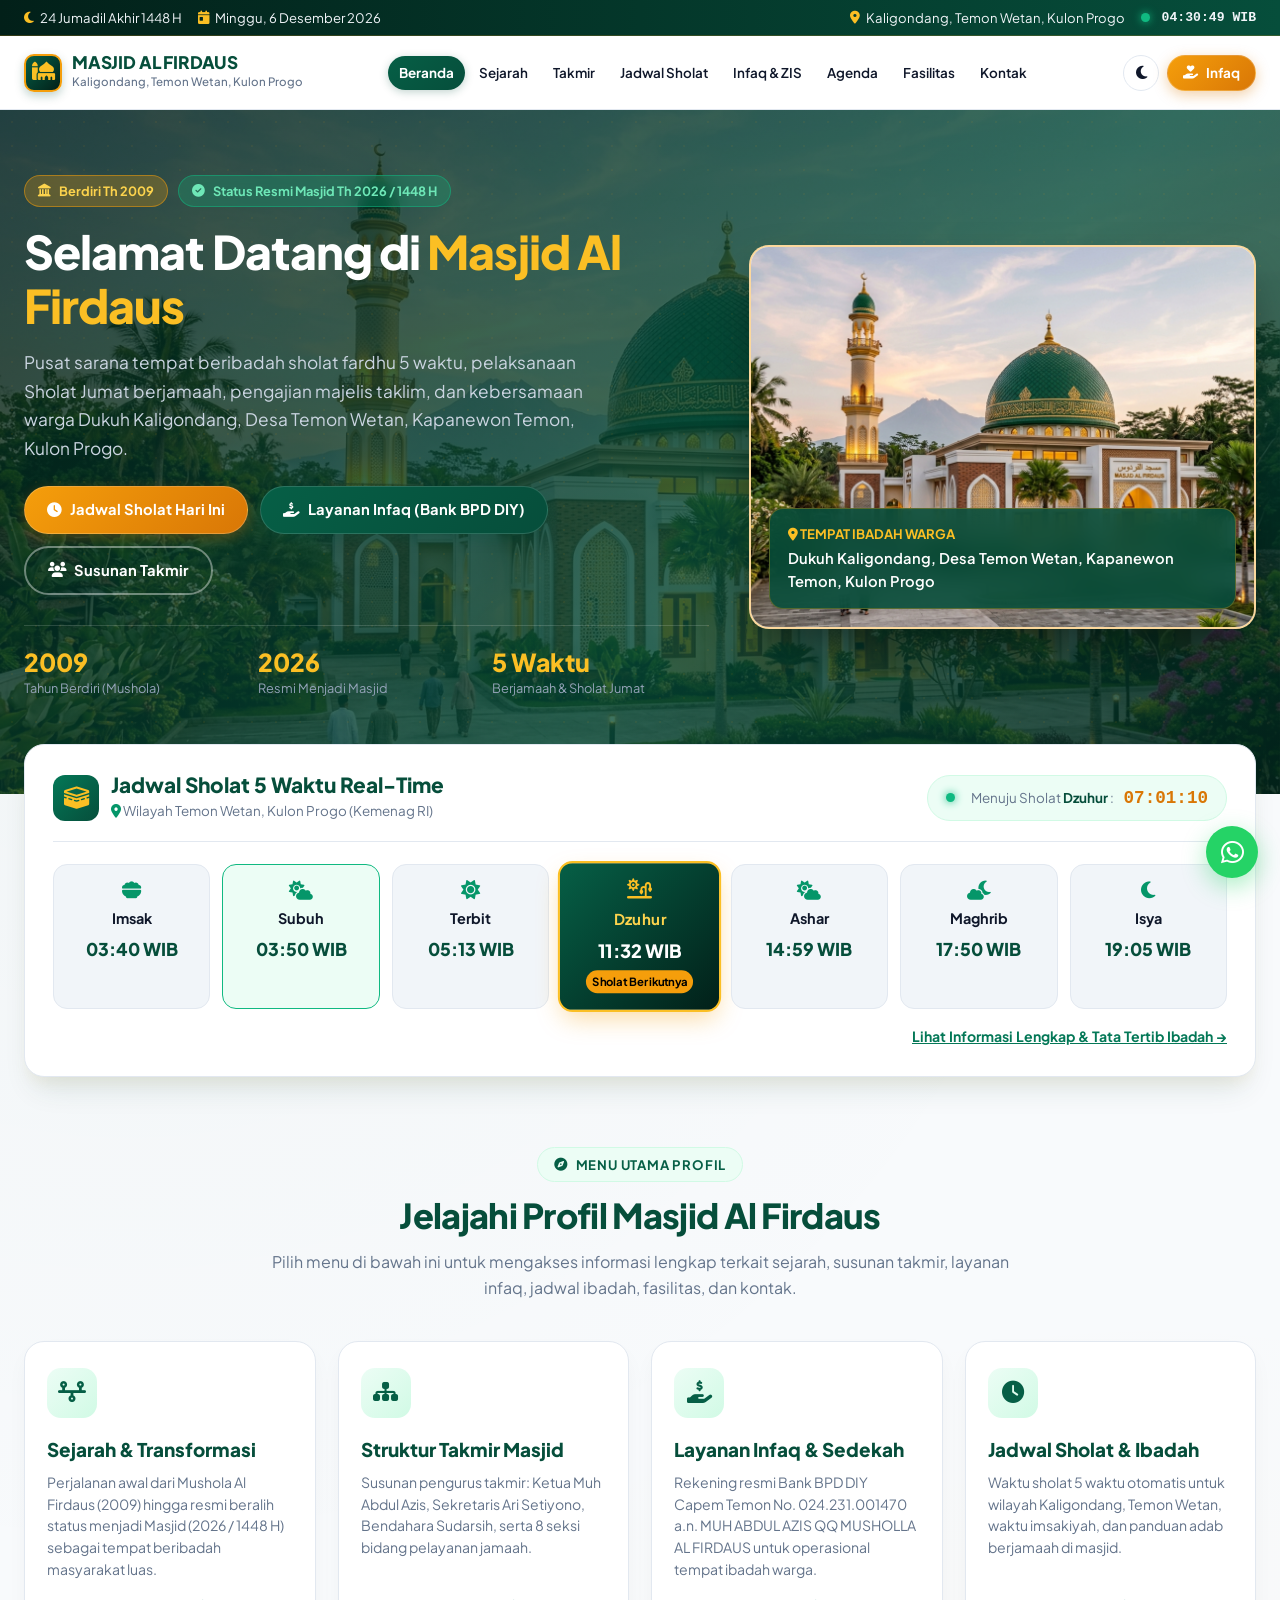
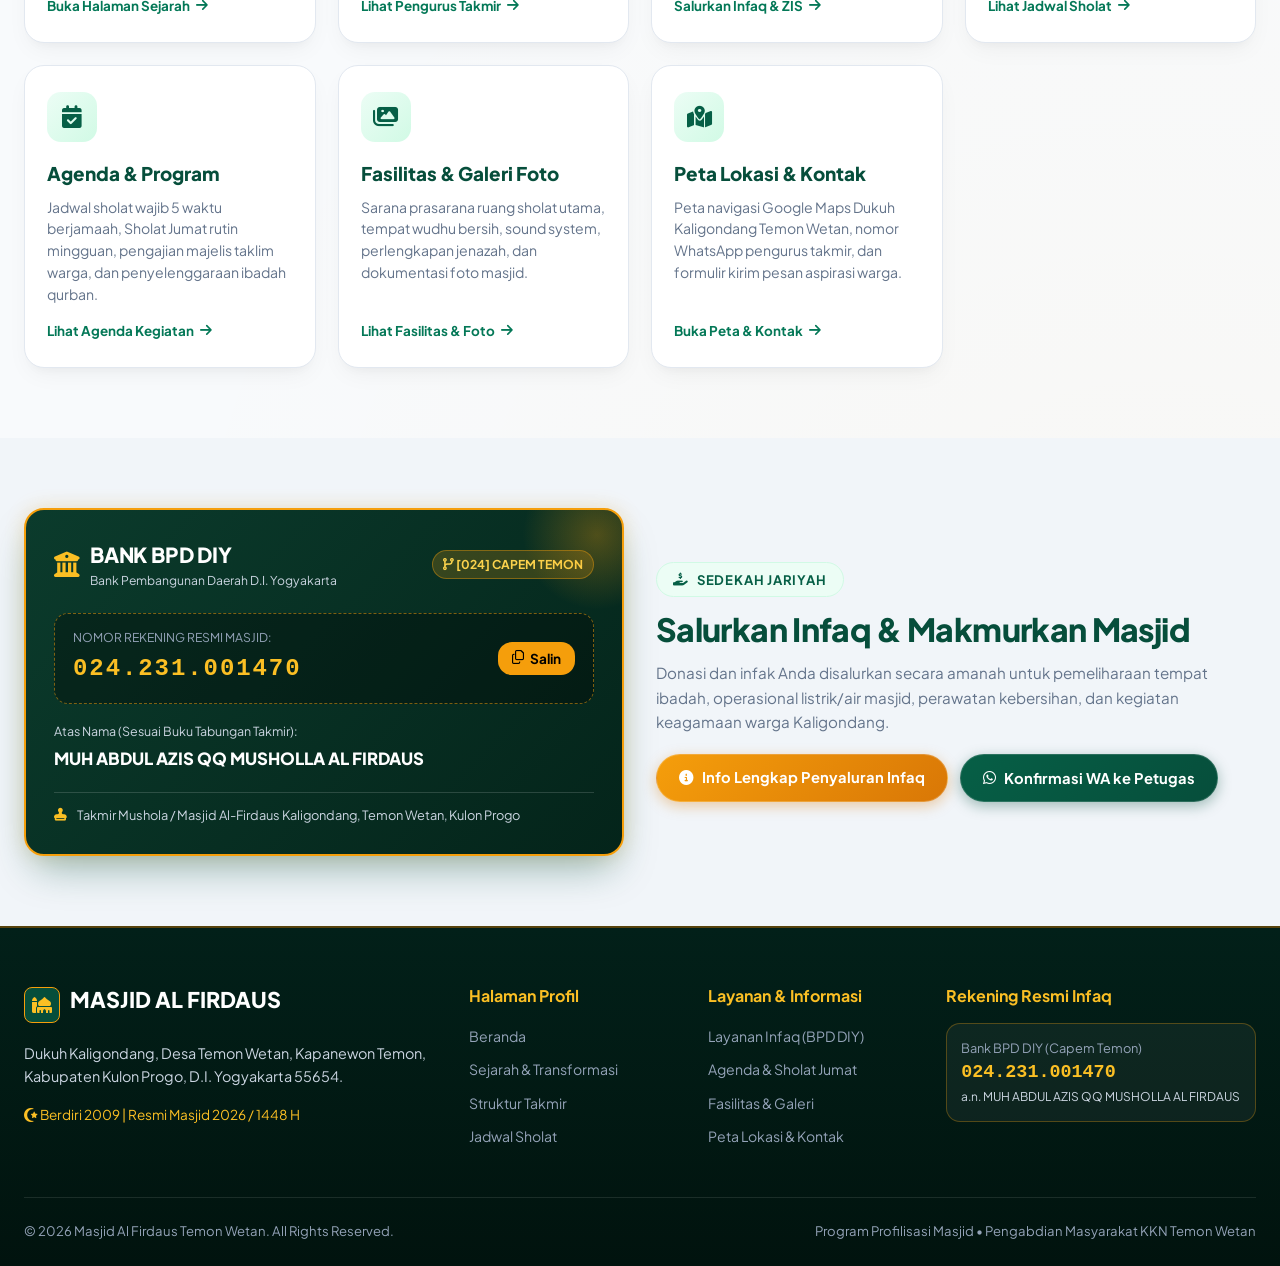
==== index.html @ 40cdf9f0 "Inisialisasi Website Resmi Masjid Al Firdaus" ====
<!DOCTYPE html>
<html lang="id" data-theme="light">
<head>
  <meta charset="UTF-8">
  <meta name="viewport" content="width=device-width, initial-scale=1.0">
  <title>Masjid Al Firdaus | Beranda - Profil Resmi Kaligondang, Temon Wetan</title>
  <meta name="description" content="Website resmi Masjid Al Firdaus, Dukuh Kaligondang, Desa Temon Wetan, Kapanewon Temon, Kabupaten Kulon Progo. Pusat tempat beribadah sholat 5 waktu & Sholat Jumat masyarakat.">
  <meta name="keywords" content="Masjid Al Firdaus, Mushola Al Firdaus, Kaligondang, Temon Wetan, Temon, Kulon Progo, Tempat Ibadah, Jadwal Sholat Kulon Progo, Takmir Masjid">
  <meta name="author" content="Tim KKN UII & Takmir Masjid Al Firdaus">

  <!-- Open Graph -->
  <meta property="og:type" content="website">
  <meta property="og:title" content="Masjid Al Firdaus - Kaligondang, Temon Wetan, Kulon Progo">
  <meta property="og:description" content="Pusat tempat beribadah sholat berjamaah dan Sholat Jumat warga Kaligondang, Temon Wetan. Berdiri th 2009 dan resmi beralih status menjadi Masjid th 2026 / 1448 H.">
  <meta property="og:image" content="assets/images/hero-masjid.jpg">

  <!-- Favicon -->
  <link rel="icon" href="data:image/svg+xml,<svg xmlns=%22http://www.w3.org/2000/svg%22 viewBox=%220 0 100 100%22><text y=%22.9em%22 font-size=%2290%22>🕌</text></svg>">

  <!-- Google Fonts Preconnect -->
  <link rel="preconnect" href="https://fonts.googleapis.com">
  <link rel="preconnect" href="https://fonts.gstatic.com" crossorigin>
  <link href="https://fonts.googleapis.com/css2?family=Amiri:ital,wght@0,400;0,700;1,400&family=Plus+Jakarta+Sans:wght@300;400;500;600;700;800&display=swap" rel="stylesheet">

  <!-- Font Awesome 6 -->
  <link rel="stylesheet" href="https://cdnjs.cloudflare.com/ajax/libs/font-awesome/6.5.1/css/all.min.css" />

  <!-- CSS -->
  <link rel="stylesheet" href="css/animations.css">
  <link rel="stylesheet" href="css/style.css">
</head>
<body>

  <!-- Top Bar -->
  <div class="top-bar">
    <div class="container top-bar-inner">
      <div class="top-bar-left">
        <div class="top-bar-item">
          <i class="fa-solid fa-moon"></i>
          <span id="header-hijri-date">4 Muharram 1448 H</span>
        </div>
        <div class="top-bar-item">
          <i class="fa-solid fa-calendar-day"></i>
          <span id="header-masehi-date">Memuat tanggal...</span>
        </div>
      </div>
      <div class="top-bar-right">
        <div class="top-bar-item">
          <i class="fa-solid fa-location-dot"></i>
          <span>Kaligondang, Temon Wetan, Kulon Progo</span>
        </div>
        <div class="top-bar-item">
          <span class="live-dot"></span>
          <span id="live-clock" style="font-family: monospace; font-weight: 700;">--:--:-- WIB</span>
        </div>
      </div>
    </div>
  </div>

  <!-- Header / Navigation Bar -->
  <header class="header">
    <div class="container header-inner">
      <a href="index.html" class="brand-logo">
        <div class="logo-emblem">
          <i class="fa-solid fa-mosque"></i>
        </div>
        <div class="brand-text">
          <span class="brand-title">MASJID AL FIRDAUS</span>
          <span class="brand-subtitle">Kaligondang, Temon Wetan, Kulon Progo</span>
        </div>
      </a>

      <nav class="nav-menu" id="nav-menu">
        <a href="index.html" class="nav-link active">Beranda</a>
        <a href="sejarah.html" class="nav-link">Sejarah</a>
        <a href="takmir.html" class="nav-link">Takmir</a>
        <a href="jadwal-sholat.html" class="nav-link">Jadwal Sholat</a>
        <a href="infaq.html" class="nav-link">Infaq & ZIS</a>
        <a href="agenda.html" class="nav-link">Agenda</a>
        <a href="fasilitas.html" class="nav-link">Fasilitas</a>
        <a href="kontak.html" class="nav-link">Kontak</a>
      </nav>

      <div class="nav-actions">
        <button class="btn-icon" id="theme-toggle" title="Ganti Mode Gelap/Terang" aria-label="Ganti Tema">
          <i class="fa-solid fa-moon"></i>
        </button>
        <a href="infaq.html" class="btn btn-gold btn-sm nav-btn-infaq" title="Layanan Infaq & Sedekah">
          <i class="fa-solid fa-hand-holding-heart"></i> Infaq
        </a>
        <button class="btn-icon mobile-toggle" id="mobile-toggle" aria-label="Buka Menu">
          <i class="fa-solid fa-bars"></i>
        </button>
      </div>
    </div>
  </header>

  <main>
    <!-- Hero Section -->
    <section class="hero">
      <div class="hero-bg-overlay"></div>
      <div class="hero-pattern"></div>
      <div class="container hero-content">
        <div class="hero-text-col">
          <div class="hero-badge-group">
            <span class="hero-badge highlight">
              <i class="fa-solid fa-landmark"></i> Berdiri Th 2009
            </span>
            <span class="hero-badge status">
              <i class="fa-solid fa-circle-check"></i> Status Resmi Masjid Th 2026 / 1448 H
            </span>
          </div>
          <h1 class="hero-title">
            Selamat Datang di <span>Masjid Al Firdaus</span>
          </h1>
          <p class="hero-desc">
            Pusat sarana tempat beribadah sholat fardhu 5 waktu, pelaksanaan Sholat Jumat berjamaah, pengajian majelis taklim, dan kebersamaan warga Dukuh Kaligondang, Desa Temon Wetan, Kapanewon Temon, Kulon Progo.
          </p>

          <div class="hero-actions">
            <a href="jadwal-sholat.html" class="btn btn-gold">
              <i class="fa-solid fa-clock"></i> Jadwal Sholat Hari Ini
            </a>
            <a href="infaq.html" class="btn btn-primary">
              <i class="fa-solid fa-hand-holding-dollar"></i> Layanan Infaq (Bank BPD DIY)
            </a>
            <a href="takmir.html" class="btn btn-outline" style="border-color: rgba(255,255,255,0.4); color: #fff;">
              <i class="fa-solid fa-users"></i> Susunan Takmir
            </a>
          </div>

          <div class="hero-stats">
            <div class="stat-item">
              <span class="stat-val">2009</span>
              <span class="stat-lbl">Tahun Berdiri (Mushola)</span>
            </div>
            <div class="stat-item">
              <span class="stat-val">2026</span>
              <span class="stat-lbl">Resmi Menjadi Masjid</span>
            </div>
            <div class="stat-item">
              <span class="stat-val">5 Waktu</span>
              <span class="stat-lbl">Berjamaah & Sholat Jumat</span>
            </div>
          </div>
        </div>

        <div class="hero-image-card">
          <img src="assets/images/hero-masjid.jpg" alt="Masjid Al Firdaus Kaligondang Temon Wetan">
          <div class="hero-card-floating">
            <div class="floating-header">
              <i class="fa-solid fa-location-dot"></i> TEMPAT IBADAH WARGA
            </div>
            <div class="floating-text">
              Dukuh Kaligondang, Desa Temon Wetan, Kapanewon Temon, Kulon Progo
            </div>
          </div>
        </div>
      </div>
    </section>

    <!-- Real-Time Prayer Times Mini Widget -->
    <section class="prayer-section">
      <div class="container">
        <div class="prayer-container-card">
          <div class="prayer-header-bar">
            <div class="prayer-title-box">
              <div class="prayer-icon-badge">
                <i class="fa-solid fa-kaaba"></i>
              </div>
              <div>
                <h2 class="prayer-main-title">Jadwal Sholat 5 Waktu Real-Time</h2>
                <span class="prayer-loc-tag">
                  <i class="fa-solid fa-location-dot" style="color: var(--primary-600);"></i> Wilayah Temon Wetan, Kulon Progo (Kemenag RI)
                </span>
              </div>
            </div>

            <div class="prayer-countdown-box">
              <span class="live-dot"></span>
              <span class="countdown-label">Menuju Sholat <strong id="next-prayer-name" style="color: var(--text-heading);">...</strong> :</span>
              <span class="countdown-val" id="prayer-countdown-val">--:--:--</span>
            </div>
          </div>

          <div class="prayer-grid">
            <div class="prayer-card" data-prayer="imsak">
              <i class="fa-solid fa-bowl-food"></i>
              <span class="prayer-name">Imsak</span>
              <span class="prayer-time" id="time-imsak">--:-- WIB</span>
              <span class="prayer-badge">Imsak</span>
            </div>
            <div class="prayer-card" data-prayer="fajr">
              <i class="fa-solid fa-cloud-sun"></i>
              <span class="prayer-name">Subuh</span>
              <span class="prayer-time" id="time-fajr">--:-- WIB</span>
              <span class="prayer-badge">Sholat Berikutnya</span>
            </div>
            <div class="prayer-card" data-prayer="sunrise">
              <i class="fa-solid fa-sun"></i>
              <span class="prayer-name">Terbit</span>
              <span class="prayer-time" id="time-sunrise">--:-- WIB</span>
              <span class="prayer-badge">Syuruq</span>
            </div>
            <div class="prayer-card" data-prayer="dhuhr">
              <i class="fa-solid fa-sun-plant-wilt"></i>
              <span class="prayer-name">Dzuhur</span>
              <span class="prayer-time" id="time-dhuhr">--:-- WIB</span>
              <span class="prayer-badge">Sholat Berikutnya</span>
            </div>
            <div class="prayer-card" data-prayer="asr">
              <i class="fa-solid fa-cloud-sun"></i>
              <span class="prayer-name">Ashar</span>
              <span class="prayer-time" id="time-asr">--:-- WIB</span>
              <span class="prayer-badge">Sholat Berikutnya</span>
            </div>
            <div class="prayer-card" data-prayer="maghrib">
              <i class="fa-solid fa-cloud-moon"></i>
              <span class="prayer-name">Maghrib</span>
              <span class="prayer-time" id="time-maghrib">--:-- WIB</span>
              <span class="prayer-badge">Sholat Berikutnya</span>
            </div>
            <div class="prayer-card" data-prayer="isha">
              <i class="fa-solid fa-moon"></i>
              <span class="prayer-name">Isya</span>
              <span class="prayer-time" id="time-isha">--:-- WIB</span>
              <span class="prayer-badge">Sholat Berikutnya</span>
            </div>
          </div>
          <div style="margin-top: 14px; text-align: right;">
            <a href="jadwal-sholat.html" style="font-size: 0.88rem; font-weight: 700; color: var(--primary-700); text-decoration: underline;">
              Lihat Informasi Lengkap & Tata Tertib Ibadah &rarr;
            </a>
          </div>
        </div>
      </div>
    </section>

    <!-- Jelajahi Halaman Masjid (Navigation Cards) -->
    <section class="section">
      <div class="container">
        <div class="section-header">
          <span class="section-badge"><i class="fa-solid fa-compass"></i> Menu Utama Profil</span>
          <h2 class="section-title">Jelajahi Profil Masjid Al Firdaus</h2>
          <p class="section-subtitle">
            Pilih menu di bawah ini untuk mengakses informasi lengkap terkait sejarah, susunan takmir, layanan infaq, jadwal ibadah, fasilitas, dan kontak.
          </p>
        </div>

        <div class="page-links-grid">
          <!-- Card 1: Sejarah -->
          <a href="sejarah.html" class="page-nav-card">
            <div class="page-nav-card-icon">
              <i class="fa-solid fa-timeline"></i>
            </div>
            <h3 class="page-nav-card-title">Sejarah & Transformasi</h3>
            <p class="page-nav-card-desc">
              Perjalanan awal dari Mushola Al Firdaus (2009) hingga resmi beralih status menjadi Masjid (2026 / 1448 H) sebagai tempat beribadah masyarakat luas.
            </p>
            <span class="page-nav-card-arrow">Buka Halaman Sejarah <i class="fa-solid fa-arrow-right"></i></span>
          </a>

          <!-- Card 2: Struktur Takmir -->
          <a href="takmir.html" class="page-nav-card">
            <div class="page-nav-card-icon">
              <i class="fa-solid fa-sitemap"></i>
            </div>
            <h3 class="page-nav-card-title">Struktur Takmir Masjid</h3>
            <p class="page-nav-card-desc">
              Susunan pengurus takmir: Ketua Muh Abdul Azis, Sekretaris Ari Setiyono, Bendahara Sudarsih, serta 8 seksi bidang pelayanan jamaah.
            </p>
            <span class="page-nav-card-arrow">Lihat Pengurus Takmir <i class="fa-solid fa-arrow-right"></i></span>
          </a>

          <!-- Card 3: Infaq & Sedekah -->
          <a href="infaq.html" class="page-nav-card">
            <div class="page-nav-card-icon">
              <i class="fa-solid fa-hand-holding-dollar"></i>
            </div>
            <h3 class="page-nav-card-title">Layanan Infaq & Sedekah</h3>
            <p class="page-nav-card-desc">
              Rekening resmi Bank BPD DIY Capem Temon No. 024.231.001470 a.n. MUH ABDUL AZIS QQ MUSHOLLA AL FIRDAUS untuk operasional tempat ibadah warga.
            </p>
            <span class="page-nav-card-arrow">Salurkan Infaq & ZIS <i class="fa-solid fa-arrow-right"></i></span>
          </a>

          <!-- Card 4: Jadwal Sholat -->
          <a href="jadwal-sholat.html" class="page-nav-card">
            <div class="page-nav-card-icon">
              <i class="fa-solid fa-clock"></i>
            </div>
            <h3 class="page-nav-card-title">Jadwal Sholat & Ibadah</h3>
            <p class="page-nav-card-desc">
              Waktu sholat 5 waktu otomatis untuk wilayah Kaligondang, Temon Wetan, waktu imsakiyah, dan panduan adab berjamaah di masjid.
            </p>
            <span class="page-nav-card-arrow">Lihat Jadwal Sholat <i class="fa-solid fa-arrow-right"></i></span>
          </a>

          <!-- Card 5: Agenda Kegiatan -->
          <a href="agenda.html" class="page-nav-card">
            <div class="page-nav-card-icon">
              <i class="fa-solid fa-calendar-check"></i>
            </div>
            <h3 class="page-nav-card-title">Agenda & Program</h3>
            <p class="page-nav-card-desc">
              Jadwal sholat wajib 5 waktu berjamaah, Sholat Jumat rutin mingguan, pengajian majelis taklim warga, dan penyelenggaraan ibadah qurban.
            </p>
            <span class="page-nav-card-arrow">Lihat Agenda Kegiatan <i class="fa-solid fa-arrow-right"></i></span>
          </a>

          <!-- Card 6: Fasilitas & Galeri -->
          <a href="fasilitas.html" class="page-nav-card">
            <div class="page-nav-card-icon">
              <i class="fa-solid fa-images"></i>
            </div>
            <h3 class="page-nav-card-title">Fasilitas & Galeri Foto</h3>
            <p class="page-nav-card-desc">
              Sarana prasarana ruang sholat utama, tempat wudhu bersih, sound system, perlengkapan jenazah, dan dokumentasi foto masjid.
            </p>
            <span class="page-nav-card-arrow">Lihat Fasilitas & Foto <i class="fa-solid fa-arrow-right"></i></span>
          </a>

          <!-- Card 7: Peta & Kontak -->
          <a href="kontak.html" class="page-nav-card">
            <div class="page-nav-card-icon">
              <i class="fa-solid fa-map-location-dot"></i>
            </div>
            <h3 class="page-nav-card-title">Peta Lokasi & Kontak</h3>
            <p class="page-nav-card-desc">
              Peta navigasi Google Maps Dukuh Kaligondang Temon Wetan, nomor WhatsApp pengurus takmir, dan formulir kirim pesan aspirasi warga.
            </p>
            <span class="page-nav-card-arrow">Buka Peta & Kontak <i class="fa-solid fa-arrow-right"></i></span>
          </a>
        </div>
      </div>
    </section>

    <!-- Highlight Bank Infaq & Sekilas Profil -->
    <section class="section section-alt">
      <div class="container">
        <div class="infaq-container">
          <div class="bank-passbook-card">
            <div class="bank-card-top">
              <div class="bank-brand">
                <i class="fa-solid fa-building-columns" style="font-size: 1.6rem; color: var(--gold-400);"></i>
                <div>
                  <div class="bank-logo-text">BANK BPD DIY</div>
                  <div style="font-size: 0.76rem; color: #cbd5e1;">Bank Pembangunan Daerah D.I. Yogyakarta</div>
                </div>
              </div>
              <span class="bank-branch-badge">
                <i class="fa-solid fa-code-branch"></i> [024] CAPEM TEMON
              </span>
            </div>

            <div class="account-number-box">
              <div>
                <div class="account-num-label">Nomor Rekening Resmi Masjid:</div>
                <div class="account-number" id="val-rekening-bpd">024.231.001470</div>
              </div>
              <button class="btn-copy" id="btn-copy-rekening" title="Salin No. Rekening">
                <i class="fa-regular fa-copy"></i> Salin
              </button>
            </div>

            <div class="account-holder-info">
              <span class="holder-label">Atas Nama (Sesuai Buku Tabungan Takmir):</span>
              <span class="holder-name">MUH ABDUL AZIS QQ MUSHOLLA AL FIRDAUS</span>
            </div>

            <div class="bank-stamp-indicator">
              <i class="fa-solid fa-stamp" style="color: var(--gold-400);"></i>
              <span>Takmir Mushola / Masjid Al-Firdaus Kaligondang, Temon Wetan, Kulon Progo</span>
            </div>
          </div>

          <div>
            <span class="section-badge"><i class="fa-solid fa-hand-holding-dollar"></i> Sedekah Jariyah</span>
            <h2 class="section-title" style="text-align: left; font-size: 2rem;">Salurkan Infaq & Makmurkan Masjid</h2>
            <p style="font-size: 0.95rem; color: var(--text-muted); line-height: 1.6; margin-bottom: 20px;">
              Donasi dan infak Anda disalurkan secara amanah untuk pemeliharaan tempat ibadah, operasional listrik/air masjid, perawatan kebersihan, dan kegiatan keagamaan warga Kaligondang.
            </p>
            <div style="display: flex; gap: 12px; flex-wrap: wrap;">
              <a href="infaq.html" class="btn btn-gold">
                <i class="fa-solid fa-info-circle"></i> Info Lengkap Penyaluran Infaq
              </a>
              <button class="btn btn-primary" onclick="konfirmasiInfaqWA(1)">
                <i class="fa-brands fa-whatsapp"></i> Konfirmasi WA ke Petugas
              </button>
            </div>
          </div>
        </div>
      </div>
    </section>
  </main>

  <!-- Footer -->
  <footer class="footer">
    <div class="container">
      <div class="footer-grid">
        <div>
          <div style="display: flex; align-items: center; gap: 10px; margin-bottom: 14px;">
            <div style="width: 36px; height: 36px; border-radius: 8px; background: var(--primary-900); border: 1px solid var(--gold-500); display: flex; align-items: center; justify-content: center; color: var(--gold-400);">
              <i class="fa-solid fa-mosque"></i>
            </div>
            <span class="footer-brand-title">MASJID AL FIRDAUS</span>
          </div>
          <p class="footer-desc">
            Dukuh Kaligondang, Desa Temon Wetan, Kapanewon Temon, Kabupaten Kulon Progo, D.I. Yogyakarta 55654.
          </p>
          <div style="font-size: 0.85rem; color: var(--gold-400);">
            <i class="fa-solid fa-star-and-crescent"></i> Berdiri 2009 | Resmi Masjid 2026 / 1448 H
          </div>
        </div>

        <div>
          <h4 class="footer-col-title">Halaman Profil</h4>
          <ul class="footer-links">
            <li><a href="index.html">Beranda</a></li>
            <li><a href="sejarah.html">Sejarah & Transformasi</a></li>
            <li><a href="takmir.html">Struktur Takmir</a></li>
            <li><a href="jadwal-sholat.html">Jadwal Sholat</a></li>
          </ul>
        </div>

        <div>
          <h4 class="footer-col-title">Layanan & Informasi</h4>
          <ul class="footer-links">
            <li><a href="infaq.html">Layanan Infaq (BPD DIY)</a></li>
            <li><a href="agenda.html">Agenda & Sholat Jumat</a></li>
            <li><a href="fasilitas.html">Fasilitas & Galeri</a></li>
            <li><a href="kontak.html">Peta Lokasi & Kontak</a></li>
          </ul>
        </div>

        <div>
          <h4 class="footer-col-title">Rekening Resmi Infaq</h4>
          <div style="background: rgba(255,255,255,0.05); padding: 14px; border-radius: var(--radius-md); border: 1px solid rgba(245,158,11,0.3); margin-bottom: 12px;">
            <div style="font-size: 0.8rem; color: #94a3b8;">Bank BPD DIY (Capem Temon)</div>
            <div style="font-family: monospace; font-size: 1.15rem; font-weight: 800; color: var(--gold-400);">024.231.001470</div>
            <div style="font-size: 0.75rem; color: #cbd5e1;">a.n. MUH ABDUL AZIS QQ MUSHOLLA AL FIRDAUS</div>
          </div>
        </div>
      </div>

      <div class="footer-bottom">
        <div>&copy; 2026 Masjid Al Firdaus Temon Wetan. All Rights Reserved.</div>
        <div>Program Profilisasi Masjid &bull; Pengabdian Masyarakat KKN Temon Wetan</div>
      </div>
    </div>
  </footer>

  <a href="https://wa.me/6281229423441?text=Assalamu%27alaikum%20Pengurus%20Masjid%20Al%20Firdaus%20Temon%20Wetan" target="_blank" rel="noopener noreferrer" class="floating-wa-btn" title="Hubungi Takmir via WhatsApp">
    <i class="fa-brands fa-whatsapp"></i>
  </a>

  <!-- Scripts -->
  <script src="js/data-takmir.js"></script>
  <script src="js/prayer-times.js"></script>
  <script src="js/app.js"></script>
</body>
</html>
---- css/animations.css ----
/**
 * Animations & Micro-interactions - Masjid Al Firdaus
 */

@keyframes fadeIn {
  from {
    opacity: 0;
    transform: translateY(16px);
  }
  to {
    opacity: 1;
    transform: translateY(0);
  }
}

@keyframes fadeInScale {
  from {
    opacity: 0;
    transform: scale(0.95);
  }
  to {
    opacity: 1;
    transform: scale(1);
  }
}

@keyframes pulseGlow {
  0%, 100% {
    box-shadow: 0 0 15px rgba(245, 158, 11, 0.4), 0 0 30px rgba(16, 185, 129, 0.2);
    border-color: rgba(245, 158, 11, 0.8);
  }
  50% {
    box-shadow: 0 0 25px rgba(245, 158, 11, 0.8), 0 0 45px rgba(16, 185, 129, 0.4);
    border-color: rgba(245, 158, 11, 1);
  }
}

@keyframes liveBadgePulse {
  0%, 100% {
    opacity: 1;
    transform: scale(1);
  }
  50% {
    opacity: 0.6;
    transform: scale(1.15);
  }
}

@keyframes floatSoft {
  0%, 100% {
    transform: translateY(0px);
  }
  50% {
    transform: translateY(-8px);
  }
}

@keyframes shimmer {
  0% {
    background-position: -200% 0;
  }
  100% {
    background-position: 200% 0;
  }
}

/* Helper animation classes */
.animate-fade-in {
  animation: fadeIn 0.6s cubic-bezier(0.16, 1, 0.3, 1) forwards;
}

.animate-pulse-glow {
  animation: pulseGlow 2.5s infinite ease-in-out;
}

.animate-float {
  animation: floatSoft 4s ease-in-out infinite;
}

.live-dot {
  display: inline-block;
  width: 9px;
  height: 9px;
  border-radius: 50%;
  background-color: #10b981;
  box-shadow: 0 0 8px #10b981;
  animation: liveBadgePulse 1.8s infinite;
  margin-right: 6px;
}

.gold-shimmer {
  background: linear-gradient(90deg, #f59e0b 0%, #fef3c7 50%, #f59e0b 100%);
  background-size: 200% auto;
  color: transparent;
  -webkit-background-clip: text;
  background-clip: text;
  animation: shimmer 3s infinite linear;
}
---- css/style.css ----
/**
 * Master Stylesheet - Website Resmi Masjid Al Firdaus
 * Lokasi: Kaligondang, Temon Wetan, Kapanewon Temon, Kulon Progo, D.I. Yogyakarta
 */

:root {
  /* Islamic Emerald & Gold Color Tokens */
  --primary-950: #022019;
  --primary-900: #064e3b;
  --primary-800: #065f46;
  --primary-700: #047857;
  --primary-600: #059669;
  --primary-500: #10b981;
  --primary-400: #34d399;
  --primary-100: #d1fae5;
  --primary-50:  #ecfdf5;

  --gold-700: #b45309;
  --gold-600: #d97706;
  --gold-500: #f59e0b;
  --gold-400: #fbbf24;
  --gold-300: #fcd34d;
  --gold-100: #fef3c7;
  --gold-50:  #fffbeb;

  /* Theme Defaults (Light Theme) */
  --bg-body: #f8fafc;
  --bg-surface: #ffffff;
  --bg-surface-alt: #f1f5f9;
  --bg-surface-glass: rgba(255, 255, 255, 0.94);
  --border-color: #e2e8f0;
  --border-light: rgba(226, 232, 240, 0.8);
  --border-gold: rgba(245, 158, 11, 0.35);

  --text-main: #0f172a;
  --text-heading: #064e3b;
  --text-muted: #64748b;
  --text-inverse: #ffffff;

  --card-shadow: 0 10px 25px -5px rgba(0, 0, 0, 0.05), 0 8px 10px -6px rgba(0, 0, 0, 0.03);
  --card-shadow-hover: 0 20px 30px -10px rgba(6, 78, 59, 0.12), 0 10px 15px -5px rgba(245, 158, 11, 0.08);

  --radius-sm: 8px;
  --radius-md: 14px;
  --radius-lg: 20px;
  --radius-full: 9999px;

  --font-sans: 'Plus Jakarta Sans', -apple-system, BlinkMacSystemFont, 'Segoe UI', Roboto, sans-serif;
  --font-arabic: 'Amiri', serif;

  --nav-height: 74px;
  --transition: all 0.25s cubic-bezier(0.4, 0, 0.2, 1);
}

/* Dark Theme Variables */
[data-theme="dark"] {
  --bg-body: #071510;
  --bg-surface: #0e241c;
  --bg-surface-alt: #132f25;
  --bg-surface-glass: rgba(14, 36, 28, 0.95);
  --border-color: #1b4536;
  --border-light: rgba(27, 69, 54, 0.8);
  --border-gold: rgba(245, 158, 11, 0.45);

  --text-main: #e2e8f0;
  --text-heading: #fcd34d;
  --text-muted: #94a3b8;
  --text-inverse: #071510;

  --card-shadow: 0 10px 25px -5px rgba(0, 0, 0, 0.5);
  --card-shadow-hover: 0 20px 35px -10px rgba(16, 185, 129, 0.2), 0 10px 20px -5px rgba(245, 158, 11, 0.15);
}

/* Base & Reset */
*, *::before, *::after {
  box-sizing: border-box;
  margin: 0;
  padding: 0;
}

html {
  scroll-behavior: smooth;
  font-size: 16px;
}

body {
  font-family: var(--font-sans);
  background-color: var(--bg-body);
  color: var(--text-main);
  line-height: 1.6;
  overflow-x: hidden;
  transition: background-color 0.3s ease, color 0.3s ease;
  background-image: 
    radial-gradient(circle at 10% 20%, rgba(6, 78, 59, 0.03) 0%, transparent 40%),
    radial-gradient(circle at 90% 80%, rgba(245, 158, 11, 0.03) 0%, transparent 40%);
}

a {
  text-decoration: none;
  color: inherit;
}

img {
  max-width: 100%;
  height: auto;
  display: block;
}

ul {
  list-style: none;
}

button, input, textarea, select {
  font-family: inherit;
  font-size: inherit;
}

/* Container */
.container {
  width: 100%;
  max-width: 1280px;
  margin: 0 auto;
  padding: 0 24px;
}

/* Section Common */
.section {
  padding: 70px 0;
  position: relative;
}

.section-alt {
  background-color: var(--bg-surface-alt);
}

.section-header {
  text-align: center;
  max-width: 760px;
  margin: 0 auto 40px auto;
}

.section-badge {
  display: inline-flex;
  align-items: center;
  gap: 8px;
  padding: 6px 16px;
  background-color: var(--primary-50);
  color: var(--primary-800);
  border: 1px solid var(--primary-100);
  border-radius: var(--radius-full);
  font-size: 0.82rem;
  font-weight: 700;
  text-transform: uppercase;
  letter-spacing: 0.06em;
  margin-bottom: 12px;
}

[data-theme="dark"] .section-badge {
  background-color: var(--primary-900);
  color: var(--gold-300);
  border-color: var(--border-gold);
}

.section-title {
  font-size: 2.15rem;
  font-weight: 800;
  color: var(--text-heading);
  line-height: 1.25;
  margin-bottom: 12px;
  letter-spacing: -0.02em;
}

.section-subtitle {
  font-size: 1rem;
  color: var(--text-muted);
}

/* Typography Enhancements */
.arabic-text {
  font-family: var(--font-arabic);
  direction: rtl;
  font-size: 1.65rem;
  line-height: 1.85;
  color: var(--gold-600);
}

[data-theme="dark"] .arabic-text {
  color: var(--gold-400);
}

/* ==========================================================================
   MULTI-PAGE BANNER & BREADCRUMB
   ========================================================================== */
.page-header-banner {
  background: linear-gradient(135deg, var(--primary-950) 0%, var(--primary-900) 70%, #032b21 100%);
  color: #ffffff;
  padding: 50px 0 45px 0;
  position: relative;
  overflow: hidden;
  border-bottom: 2px solid var(--border-gold);
}

.page-header-banner::before {
  content: '';
  position: absolute;
  top: 0;
  left: 0;
  width: 100%;
  height: 100%;
  background-image: radial-gradient(rgba(245, 158, 11, 0.15) 1px, transparent 1px);
  background-size: 24px 24px;
  opacity: 0.35;
}

.page-header-content {
  position: relative;
  z-index: 2;
  text-align: center;
  max-width: 820px;
  margin: 0 auto;
}

.breadcrumb {
  display: inline-flex;
  align-items: center;
  gap: 8px;
  background: rgba(255, 255, 255, 0.1);
  backdrop-filter: blur(8px);
  padding: 5px 14px;
  border-radius: var(--radius-full);
  font-size: 0.8rem;
  font-weight: 600;
  color: var(--gold-300);
  margin-bottom: 14px;
  border: 1px solid rgba(245, 158, 11, 0.3);
}

.breadcrumb a {
  color: #ffffff;
  transition: var(--transition);
}

.breadcrumb a:hover {
  color: var(--gold-400);
}

.page-banner-title {
  font-size: 2.4rem;
  font-weight: 800;
  color: #ffffff;
  line-height: 1.2;
  margin-bottom: 12px;
  letter-spacing: -0.02em;
}

.page-banner-title span {
  color: var(--gold-400);
}

.page-banner-desc {
  font-size: 1rem;
  color: #cbd5e1;
  line-height: 1.6;
}

/* ==========================================================================
   TOP BAR (HIJRI DATE & LIVE CLOCK)
   ========================================================================== */
.top-bar {
  background: linear-gradient(90deg, var(--primary-950) 0%, var(--primary-900) 100%);
  color: #f1f5f9;
  font-size: 0.82rem;
  padding: 7px 0;
  border-bottom: 1px solid rgba(245, 158, 11, 0.2);
}

.top-bar-inner {
  display: flex;
  justify-content: space-between;
  align-items: center;
  flex-wrap: wrap;
  gap: 12px;
}

.top-bar-left, .top-bar-right {
  display: flex;
  align-items: center;
  gap: 16px;
}

.top-bar-item {
  display: flex;
  align-items: center;
  gap: 6px;
}

.top-bar-item i {
  color: var(--gold-400);
}

/* ==========================================================================
   HEADER & NAVBAR (CLEAN, PROPORTIONAL & SPACIOUS)
   ========================================================================== */
.header {
  position: sticky;
  top: 0;
  z-index: 1000;
  height: var(--nav-height);
  background-color: var(--bg-surface-glass);
  backdrop-filter: blur(16px);
  -webkit-backdrop-filter: blur(16px);
  border-bottom: 1px solid var(--border-color);
  transition: var(--transition);
}

.header.scrolled {
  box-shadow: 0 4px 20px rgba(0, 0, 0, 0.08);
  height: 66px;
}

.header-inner {
  display: flex;
  justify-content: space-between;
  align-items: center;
  height: 100%;
  gap: 12px;
  width: 100%;
}

.brand-logo {
  display: flex;
  align-items: center;
  gap: 10px;
  flex-shrink: 0;
  text-decoration: none;
}

.logo-emblem {
  width: 38px;
  height: 38px;
  border-radius: 10px;
  background: linear-gradient(135deg, var(--primary-800) 0%, var(--primary-950) 100%);
  border: 2px solid var(--gold-500);
  display: flex;
  align-items: center;
  justify-content: center;
  color: var(--gold-400);
  font-size: 1.15rem;
  box-shadow: 0 4px 10px rgba(6, 78, 59, 0.25);
  flex-shrink: 0;
}

.brand-text {
  display: flex;
  flex-direction: column;
}

.brand-title {
  font-size: 1.08rem;
  font-weight: 800;
  color: var(--text-heading);
  letter-spacing: -0.01em;
  line-height: 1.15;
  white-space: nowrap;
}

.brand-subtitle {
  font-size: 0.72rem;
  color: var(--text-muted);
  font-weight: 500;
  white-space: nowrap;
}

/* Nav Menu: Flex Center, Perfectly Aligned */
.nav-menu {
  display: flex;
  align-items: center;
  justify-content: center;
  gap: 3px;
}

.nav-link {
  display: inline-flex;
  align-items: center;
  justify-content: center;
  text-align: center;
  white-space: nowrap;
  padding: 6px 11px;
  height: 34px;
  border-radius: var(--radius-full);
  font-size: 0.84rem;
  font-weight: 600;
  line-height: 1;
  color: var(--text-main);
  transition: var(--transition);
  text-decoration: none;
}

.nav-link:hover {
  color: var(--primary-700);
  background-color: var(--primary-50);
}

.nav-link.active {
  color: #ffffff;
  background: linear-gradient(135deg, var(--primary-800) 0%, var(--primary-900) 100%);
  box-shadow: 0 2px 8px rgba(6, 78, 59, 0.25);
  font-weight: 700;
}

[data-theme="dark"] .nav-link:hover {
  color: var(--gold-300);
  background-color: var(--primary-900);
}

[data-theme="dark"] .nav-link.active {
  color: #071510;
  background: linear-gradient(135deg, var(--gold-400) 0%, var(--gold-500) 100%);
  box-shadow: 0 2px 10px rgba(245, 158, 11, 0.35);
  font-weight: 800;
}

.nav-actions {
  display: flex;
  align-items: center;
  gap: 8px;
  flex-shrink: 0;
}

.nav-btn-infaq {
  display: inline-flex;
  align-items: center;
  justify-content: center;
  gap: 6px;
  padding: 6px 14px;
  height: 34px;
  font-size: 0.82rem;
  font-weight: 700;
  border-radius: var(--radius-full);
  white-space: nowrap;
  flex-shrink: 0;
}

.btn-icon {
  width: 36px;
  height: 36px;
  border-radius: 50%;
  border: 1px solid var(--border-color);
  background-color: var(--bg-surface);
  color: var(--text-main);
  display: flex;
  align-items: center;
  justify-content: center;
  cursor: pointer;
  transition: var(--transition);
  flex-shrink: 0;
  font-size: 0.95rem;
}

.btn-icon:hover {
  background-color: var(--bg-surface-alt);
  color: var(--gold-600);
  transform: translateY(-2px);
}

.mobile-toggle {
  display: none;
}

/* ==========================================================================
   BUTTONS
   ========================================================================== */
.btn {
  display: inline-flex;
  align-items: center;
  justify-content: center;
  gap: 8px;
  padding: 11px 22px;
  border-radius: var(--radius-full);
  font-weight: 700;
  font-size: 0.92rem;
  cursor: pointer;
  transition: var(--transition);
  border: none;
  text-align: center;
  white-space: nowrap;
}

.btn-primary {
  background: linear-gradient(135deg, var(--primary-800) 0%, var(--primary-900) 100%);
  color: #ffffff;
  box-shadow: 0 4px 14px rgba(6, 78, 59, 0.35);
  border: 1px solid rgba(255, 255, 255, 0.15);
}

.btn-primary:hover {
  background: linear-gradient(135deg, var(--primary-700) 0%, var(--primary-800) 100%);
  box-shadow: 0 6px 20px rgba(6, 78, 59, 0.45);
  transform: translateY(-2px);
}

.btn-gold {
  background: linear-gradient(135deg, var(--gold-500) 0%, var(--gold-600) 100%);
  color: #ffffff;
  box-shadow: 0 4px 14px rgba(217, 119, 6, 0.35);
  border: 1px solid rgba(255, 255, 255, 0.2);
}

.btn-gold:hover {
  background: linear-gradient(135deg, var(--gold-400) 0%, var(--gold-500) 100%);
  box-shadow: 0 6px 20px rgba(217, 119, 6, 0.45);
  transform: translateY(-2px);
}

.btn-outline {
  background-color: transparent;
  color: var(--text-heading);
  border: 2px solid var(--primary-700);
}

.btn-outline:hover {
  background-color: var(--primary-700);
  color: #ffffff;
  transform: translateY(-2px);
}

.btn-sm {
  padding: 7px 15px;
  font-size: 0.84rem;
  height: 36px;
}

/* ==========================================================================
   HERO SECTION
   ========================================================================== */
.hero {
  position: relative;
  min-height: 560px;
  padding: 65px 0 95px 0;
  display: flex;
  align-items: center;
  background: linear-gradient(135deg, var(--primary-950) 0%, var(--primary-900) 60%, #032b21 100%);
  color: #ffffff;
  overflow: hidden;
}

.hero-bg-overlay {
  position: absolute;
  top: 0;
  left: 0;
  width: 100%;
  height: 100%;
  background: url('../assets/images/hero-masjid.jpg') center/cover no-repeat;
  opacity: 0.22;
  filter: saturate(1.2);
  z-index: 1;
}

.hero-pattern {
  position: absolute;
  top: 0;
  left: 0;
  width: 100%;
  height: 100%;
  background-image: radial-gradient(rgba(245, 158, 11, 0.15) 1px, transparent 1px);
  background-size: 24px 24px;
  opacity: 0.4;
  z-index: 2;
}

.hero-content {
  position: relative;
  z-index: 3;
  display: grid;
  grid-template-columns: 1.15fr 0.85fr;
  gap: 40px;
  align-items: center;
}

.hero-badge-group {
  display: flex;
  flex-wrap: wrap;
  gap: 10px;
  margin-bottom: 18px;
}

.hero-badge {
  display: inline-flex;
  align-items: center;
  gap: 8px;
  padding: 5px 13px;
  border-radius: var(--radius-full);
  font-size: 0.8rem;
  font-weight: 700;
  backdrop-filter: blur(8px);
}

.hero-badge.highlight {
  background-color: rgba(245, 158, 11, 0.25);
  color: var(--gold-300);
  border: 1px solid rgba(245, 158, 11, 0.5);
}

.hero-badge.status {
  background-color: rgba(16, 185, 129, 0.25);
  color: #6ee7b7;
  border: 1px solid rgba(16, 185, 129, 0.5);
}

.hero-title {
  font-size: 2.9rem;
  font-weight: 800;
  line-height: 1.15;
  margin-bottom: 16px;
  letter-spacing: -0.02em;
}

.hero-title span {
  color: var(--gold-400);
}

.hero-desc {
  font-size: 1.08rem;
  color: #cbd5e1;
  margin-bottom: 24px;
  max-width: 580px;
  line-height: 1.65;
}

.hero-actions {
  display: flex;
  flex-wrap: wrap;
  gap: 12px;
  margin-bottom: 30px;
}

.hero-stats {
  display: grid;
  grid-template-columns: repeat(3, 1fr);
  gap: 16px;
  padding-top: 22px;
  border-top: 1px solid rgba(255, 255, 255, 0.15);
}

.stat-item {
  display: flex;
  flex-direction: column;
}

.stat-val {
  font-size: 1.55rem;
  font-weight: 800;
  color: var(--gold-400);
  line-height: 1.2;
}

.stat-lbl {
  font-size: 0.8rem;
  color: #94a3b8;
}

.hero-image-card {
  position: relative;
  border-radius: var(--radius-lg);
  overflow: hidden;
  border: 2px solid rgba(245, 158, 11, 0.4);
  box-shadow: 0 25px 50px -12px rgba(0, 0, 0, 0.5);
  background: var(--bg-surface);
}

.hero-image-card img {
  width: 100%;
  height: 380px;
  object-fit: cover;
  transition: transform 0.6s ease;
}

.hero-image-card:hover img {
  transform: scale(1.04);
}

.hero-card-floating {
  position: absolute;
  bottom: 18px;
  left: 18px;
  right: 18px;
  padding: 14px 18px;
  background: rgba(6, 78, 59, 0.88);
  backdrop-filter: blur(12px);
  border: 1px solid rgba(245, 158, 11, 0.3);
  border-radius: var(--radius-md);
  color: #ffffff;
}

.floating-header {
  font-size: 0.82rem;
  color: var(--gold-400);
  font-weight: 700;
  margin-bottom: 3px;
}

.floating-text {
  font-size: 0.92rem;
  font-weight: 600;
}

/* ==========================================================================
   REAL-TIME PRAYER TIMES SECTION
   ========================================================================== */
.prayer-section {
  margin-top: -50px;
  position: relative;
  z-index: 10;
}

.prayer-container-card {
  background: var(--bg-surface);
  border-radius: var(--radius-lg);
  padding: 28px;
  box-shadow: var(--card-shadow-hover);
  border: 1px solid var(--border-color);
}

.prayer-header-bar {
  display: flex;
  justify-content: space-between;
  align-items: center;
  flex-wrap: wrap;
  gap: 16px;
  margin-bottom: 22px;
  padding-bottom: 18px;
  border-bottom: 1px solid var(--border-color);
}

.prayer-title-box {
  display: flex;
  align-items: center;
  gap: 12px;
}

.prayer-icon-badge {
  width: 46px;
  height: 46px;
  border-radius: 12px;
  background: linear-gradient(135deg, var(--primary-700) 0%, var(--primary-900) 100%);
  color: var(--gold-400);
  display: flex;
  align-items: center;
  justify-content: center;
  font-size: 1.4rem;
}

.prayer-main-title {
  font-size: 1.3rem;
  font-weight: 800;
  color: var(--text-heading);
  line-height: 1.2;
}

.prayer-loc-tag {
  font-size: 0.84rem;
  color: var(--text-muted);
}

.prayer-countdown-box {
  display: flex;
  align-items: center;
  gap: 10px;
  background: var(--primary-50);
  padding: 8px 18px;
  border-radius: var(--radius-full);
  border: 1px solid var(--primary-100);
}

[data-theme="dark"] .prayer-countdown-box {
  background: var(--primary-900);
  border-color: var(--border-gold);
}

.countdown-label {
  font-size: 0.84rem;
  color: var(--text-muted);
}

[data-theme="dark"] .countdown-label {
  color: #cbd5e1;
}

.countdown-val {
  font-size: 1.1rem;
  font-weight: 800;
  color: var(--gold-600);
  font-family: monospace;
}

[data-theme="dark"] .countdown-val {
  color: var(--gold-400);
}

.prayer-grid {
  display: grid;
  grid-template-columns: repeat(7, 1fr);
  gap: 12px;
}

.prayer-card {
  background: var(--bg-surface-alt);
  border: 1px solid var(--border-color);
  border-radius: var(--radius-md);
  padding: 16px 10px;
  text-align: center;
  transition: var(--transition);
  position: relative;
  display: flex;
  flex-direction: column;
  align-items: center;
  gap: 5px;
}

.prayer-card:hover {
  transform: translateY(-4px);
  box-shadow: var(--card-shadow);
}

.prayer-card i {
  font-size: 1.2rem;
  color: var(--primary-600);
  margin-bottom: 2px;
}

.prayer-card .prayer-name {
  font-size: 0.9rem;
  font-weight: 700;
  color: var(--text-main);
}

.prayer-card .prayer-time {
  font-size: 1.1rem;
  font-weight: 800;
  color: var(--text-heading);
}

.prayer-badge {
  font-size: 0.68rem;
  padding: 2px 6px;
  border-radius: var(--radius-full);
  font-weight: 700;
  display: none;
}

.prayer-card.next-prayer {
  background: linear-gradient(135deg, var(--primary-800) 0%, var(--primary-950) 100%);
  color: #ffffff;
  border: 2px solid var(--gold-400);
  box-shadow: 0 10px 25px -5px rgba(245, 158, 11, 0.4);
  transform: scale(1.04);
}

.prayer-card.next-prayer i {
  color: var(--gold-400);
}

.prayer-card.next-prayer .prayer-name {
  color: var(--gold-300);
}

.prayer-card.next-prayer .prayer-time {
  color: #ffffff;
}

.prayer-card.next-prayer .prayer-badge {
  display: inline-block;
  background-color: var(--gold-500);
  color: #000000;
}

.prayer-card.active-prayer {
  border-color: var(--primary-500);
  background-color: var(--primary-50);
}

[data-theme="dark"] .prayer-card.active-prayer {
  background-color: var(--primary-900);
}

/* ==========================================================================
   PAGE NAV CARDS (HOME GRID)
   ========================================================================== */
.page-links-grid {
  display: grid;
  grid-template-columns: repeat(auto-fill, minmax(280px, 1fr));
  gap: 22px;
  margin-top: 35px;
}

.page-nav-card {
  background: var(--bg-surface);
  border: 1px solid var(--border-color);
  border-radius: var(--radius-lg);
  padding: 26px 22px;
  box-shadow: var(--card-shadow);
  transition: var(--transition);
  display: flex;
  flex-direction: column;
  align-items: flex-start;
  text-decoration: none;
  color: inherit;
  position: relative;
  overflow: hidden;
}

.page-nav-card:hover {
  transform: translateY(-6px);
  box-shadow: var(--card-shadow-hover);
  border-color: var(--gold-500);
}

.page-nav-card-icon {
  width: 50px;
  height: 50px;
  border-radius: 14px;
  background: linear-gradient(135deg, var(--primary-50) 0%, var(--primary-100) 100%);
  color: var(--primary-800);
  display: flex;
  align-items: center;
  justify-content: center;
  font-size: 1.4rem;
  margin-bottom: 16px;
  border: 1px solid var(--primary-200);
  transition: var(--transition);
}

[data-theme="dark"] .page-nav-card-icon {
  background: linear-gradient(135deg, var(--primary-900) 0%, var(--primary-950) 100%);
  color: var(--gold-400);
  border-color: var(--border-gold);
}

.page-nav-card:hover .page-nav-card-icon {
  background: linear-gradient(135deg, var(--primary-800) 0%, var(--primary-950) 100%);
  color: var(--gold-400);
  transform: scale(1.08);
}

.page-nav-card-title {
  font-size: 1.18rem;
  font-weight: 800;
  color: var(--text-heading);
  margin-bottom: 8px;
}

.page-nav-card-desc {
  font-size: 0.88rem;
  color: var(--text-muted);
  line-height: 1.55;
  margin-bottom: 14px;
}

.page-nav-card-arrow {
  display: inline-flex;
  align-items: center;
  gap: 6px;
  font-size: 0.84rem;
  font-weight: 700;
  color: var(--primary-700);
  margin-top: auto;
  transition: var(--transition);
}

[data-theme="dark"] .page-nav-card-arrow {
  color: var(--gold-400);
}

.page-nav-card:hover .page-nav-card-arrow {
  gap: 10px;
}

/* ==========================================================================
   SEJARAH & TRANSFORMASI (COMPACT JOURNEY STEPS GRID)
   ========================================================================== */
.journey-steps-grid {
  display: grid;
  grid-template-columns: repeat(3, 1fr);
  gap: 20px;
  margin-bottom: 35px;
}

.journey-card {
  background: var(--bg-surface);
  border: 1px solid var(--border-color);
  border-radius: var(--radius-lg);
  padding: 24px;
  box-shadow: var(--card-shadow);
  transition: var(--transition);
  display: flex;
  flex-direction: column;
  position: relative;
}

.journey-card:hover {
  transform: translateY(-4px);
  box-shadow: var(--card-shadow-hover);
  border-color: var(--gold-500);
}

.journey-card.featured {
  background: linear-gradient(135deg, var(--primary-900) 0%, var(--primary-950) 100%);
  border: 2px solid var(--gold-500);
  color: #ffffff;
  box-shadow: 0 12px 30px rgba(6, 78, 59, 0.35);
}

.journey-step-header {
  display: flex;
  justify-content: space-between;
  align-items: center;
  margin-bottom: 14px;
}

.journey-step-badge {
  display: inline-flex;
  align-items: center;
  gap: 6px;
  background: var(--primary-50);
  color: var(--primary-800);
  padding: 4px 10px;
  border-radius: var(--radius-full);
  font-size: 0.76rem;
  font-weight: 700;
  border: 1px solid var(--primary-200);
}

[data-theme="dark"] .journey-step-badge {
  background: var(--primary-900);
  color: var(--gold-300);
  border-color: var(--border-gold);
}

.journey-card.featured .journey-step-badge {
  background: rgba(245, 158, 11, 0.2);
  color: var(--gold-300);
  border-color: rgba(245, 158, 11, 0.5);
}

.journey-step-num {
  width: 30px;
  height: 30px;
  border-radius: 50%;
  background: var(--primary-800);
  color: #ffffff;
  display: flex;
  align-items: center;
  justify-content: center;
  font-size: 0.82rem;
  font-weight: 800;
}

.journey-card.featured .journey-step-num {
  background: var(--gold-500);
  color: #000000;
}

.journey-year {
  font-size: 1.45rem;
  font-weight: 800;
  color: var(--gold-600);
  line-height: 1.15;
}

.journey-card.featured .journey-year {
  color: var(--gold-400);
}

.journey-hijri {
  font-size: 0.8rem;
  color: var(--text-muted);
  font-weight: 600;
  margin-bottom: 10px;
  display: flex;
  align-items: center;
  gap: 5px;
}

.journey-card.featured .journey-hijri {
  color: #cbd5e1;
}

.journey-title {
  font-size: 1.1rem;
  font-weight: 800;
  color: var(--text-heading);
  margin-bottom: 8px;
  line-height: 1.3;
}

.journey-card.featured .journey-title {
  color: #ffffff;
}

.journey-desc {
  font-size: 0.88rem;
  color: var(--text-muted);
  line-height: 1.6;
}

.journey-card.featured .journey-desc {
  color: #e2e8f0;
}

.timeline-year-badge {
  display: inline-block;
  background: linear-gradient(135deg, var(--primary-800) 0%, var(--primary-950) 100%);
  color: var(--gold-400);
  padding: 4px 14px;
  border-radius: var(--radius-full);
  font-size: 0.85rem;
  font-weight: 800;
  margin-bottom: 10px;
  border: 1px solid var(--gold-500);
}

.timeline-title {
  font-size: 1.25rem;
  font-weight: 800;
  color: var(--text-heading);
  margin-bottom: 10px;
}

.timeline-desc {
  font-size: 0.95rem;
  color: var(--text-muted);
  line-height: 1.6;
}

/* ==========================================================================
   STRUKTUR TAKMIR & ORGANOGRAM INTERAKTIF
   ========================================================================== */
.board-highlight-card {
  background: linear-gradient(135deg, var(--primary-900) 0%, var(--primary-950) 100%);
  border: 2px solid var(--gold-500);
  border-radius: var(--radius-lg);
  padding: 30px;
  color: #ffffff;
  margin-bottom: 40px;
  box-shadow: 0 15px 35px rgba(6, 78, 59, 0.35);
}

.board-leader-grid {
  display: grid;
  grid-template-columns: repeat(auto-fit, minmax(240px, 1fr));
  gap: 20px;
}

.board-leader-item {
  background: rgba(255, 255, 255, 0.08);
  border: 1px solid rgba(245, 158, 11, 0.3);
  border-radius: var(--radius-md);
  padding: 20px;
  text-align: center;
}

.board-avatar-circle {
  width: 48px;
  height: 48px;
  border-radius: 50%;
  display: flex;
  align-items: center;
  justify-content: center;
  margin: 0 auto 10px auto;
  font-size: 1.3rem;
}

.board-avatar-circle.gold {
  background: var(--gold-500);
  color: #000000;
}

.board-avatar-circle.emerald {
  background: var(--primary-600);
  color: #ffffff;
}

.board-role-badge {
  font-size: 0.76rem;
  font-weight: 700;
  color: var(--gold-300);
  text-transform: uppercase;
  letter-spacing: 0.05em;
}

.board-leader-name {
  font-size: 1.2rem;
  font-weight: 800;
  margin-top: 4px;
  color: #ffffff;
}

.takmir-filter-nav {
  display: flex;
  flex-wrap: wrap;
  justify-content: center;
  gap: 8px;
  margin-bottom: 35px;
}

.filter-btn {
  padding: 7px 16px;
  border-radius: var(--radius-full);
  border: 1px solid var(--border-color);
  background-color: var(--bg-surface);
  color: var(--text-main);
  font-size: 0.85rem;
  font-weight: 600;
  cursor: pointer;
  transition: var(--transition);
}

.filter-btn:hover, .filter-btn.active {
  background-color: var(--primary-800);
  color: #ffffff;
  border-color: var(--primary-800);
  box-shadow: 0 4px 12px rgba(6, 78, 59, 0.2);
}

[data-theme="dark"] .filter-btn.active {
  background-color: var(--gold-600);
  border-color: var(--gold-500);
  color: #000000;
}

.takmir-grid {
  display: grid;
  grid-template-columns: repeat(auto-fill, minmax(280px, 1fr));
  gap: 22px;
}

.takmir-card {
  background: var(--bg-surface);
  border: 1px solid var(--border-color);
  border-radius: var(--radius-lg);
  padding: 22px;
  box-shadow: var(--card-shadow);
  transition: var(--transition);
  display: flex;
  flex-direction: column;
  position: relative;
}

.takmir-card:hover {
  transform: translateY(-6px);
  box-shadow: var(--card-shadow-hover);
  border-color: var(--border-gold);
}

.takmir-card-header {
  display: flex;
  align-items: center;
  gap: 12px;
  margin-bottom: 14px;
}

.takmir-avatar {
  width: 48px;
  height: 48px;
  border-radius: 12px;
  background: linear-gradient(135deg, var(--primary-50) 0%, var(--primary-100) 100%);
  color: var(--primary-800);
  border: 1px solid var(--primary-300);
  display: flex;
  align-items: center;
  justify-content: center;
  font-size: 1.25rem;
}

[data-theme="dark"] .takmir-avatar {
  background: linear-gradient(135deg, var(--primary-900) 0%, var(--primary-950) 100%);
  color: var(--gold-400);
  border-color: var(--border-gold);
}

.takmir-meta {
  display: flex;
  flex-direction: column;
}

.takmir-name {
  font-size: 1.1rem;
  font-weight: 800;
  color: var(--text-heading);
}

.takmir-role {
  font-size: 0.82rem;
  font-weight: 700;
  color: var(--gold-600);
}

[data-theme="dark"] .takmir-role {
  color: var(--gold-400);
}

.takmir-badge {
  display: inline-block;
  align-self: flex-start;
  padding: 3px 10px;
  border-radius: var(--radius-full);
  font-size: 0.74rem;
  font-weight: 700;
  background-color: var(--primary-50);
  color: var(--primary-800);
  margin-bottom: 10px;
}

[data-theme="dark"] .takmir-badge {
  background-color: var(--primary-900);
  color: #a7f3d0;
}

.takmir-desc {
  font-size: 0.88rem;
  color: var(--text-muted);
  line-height: 1.55;
  margin-top: auto;
}

/* Tasks & Roles Box */
.task-breakdown-box {
  margin-top: 50px;
  background: var(--bg-surface);
  border: 1px solid var(--border-color);
  border-radius: var(--radius-lg);
  padding: 32px;
  box-shadow: var(--card-shadow);
}

.task-column-grid {
  display: grid;
  grid-template-columns: repeat(auto-fit, minmax(280px, 1fr));
  gap: 20px;
}

.task-item-card {
  border-left: 3px solid var(--primary-600);
  padding-left: 14px;
}

.task-item-title {
  color: var(--text-heading);
  font-size: 0.96rem;
  font-weight: 800;
}

.task-item-desc {
  font-size: 0.88rem;
  color: var(--text-muted);
  margin-top: 4px;
  line-height: 1.55;
}

/* Vision Mission Grid */
.vision-mission-grid {
  display: grid;
  grid-template-columns: 1fr 1fr;
  gap: 24px;
  margin-top: 35px;
}

.vision-card, .mission-card {
  background: var(--bg-surface);
  border: 1px solid var(--border-color);
  border-radius: var(--radius-lg);
  padding: 28px;
  box-shadow: var(--card-shadow);
}

.tpa-rismas-grid {
  display: grid;
  grid-template-columns: 1fr 1fr;
  gap: 24px;
  margin-top: 40px;
}

.program-highlight-card {
  background: var(--bg-surface);
  border: 1px solid var(--border-color);
  border-radius: var(--radius-lg);
  padding: 28px;
  box-shadow: var(--card-shadow);
}

/* ==========================================================================
   KANAL INFAQ, SEDEKAH & REKENING BANK BPD DIY
   ========================================================================== */
.infaq-container {
  display: grid;
  grid-template-columns: 1fr 1fr;
  gap: 32px;
  align-items: center;
}

.bank-passbook-card {
  background: linear-gradient(135deg, #0b3b2c 0%, #04241a 100%);
  border: 2px solid var(--gold-500);
  border-radius: var(--radius-lg);
  padding: 28px;
  color: #ffffff;
  box-shadow: 0 20px 40px -10px rgba(6, 78, 59, 0.4), 0 0 20px rgba(245, 158, 11, 0.2);
  position: relative;
  overflow: hidden;
}

.bank-passbook-card::before {
  content: '';
  position: absolute;
  top: -50px;
  right: -50px;
  width: 150px;
  height: 150px;
  border-radius: 50%;
  background: radial-gradient(circle, rgba(245, 158, 11, 0.3) 0%, transparent 70%);
}

.bank-card-top {
  display: flex;
  justify-content: space-between;
  align-items: center;
  margin-bottom: 22px;
}

.bank-brand {
  display: flex;
  align-items: center;
  gap: 10px;
}

.bank-logo-text {
  font-size: 1.3rem;
  font-weight: 800;
  color: #ffffff;
  letter-spacing: -0.01em;
}

.bank-branch-badge {
  background: rgba(245, 158, 11, 0.2);
  color: var(--gold-300);
  border: 1px solid rgba(245, 158, 11, 0.4);
  padding: 4px 10px;
  border-radius: var(--radius-full);
  font-size: 0.76rem;
  font-weight: 700;
}

.account-number-box {
  background: rgba(0, 0, 0, 0.3);
  border: 1px dashed rgba(245, 158, 11, 0.5);
  border-radius: var(--radius-md);
  padding: 14px 18px;
  margin-bottom: 18px;
  display: flex;
  justify-content: space-between;
  align-items: center;
}

.account-num-label {
  font-size: 0.76rem;
  color: #94a3b8;
  text-transform: uppercase;
  margin-bottom: 3px;
}

.account-number {
  font-size: 1.5rem;
  font-weight: 800;
  color: var(--gold-400);
  letter-spacing: 0.08em;
  font-family: monospace;
}

.btn-copy {
  background: var(--gold-500);
  color: #000000;
  border: none;
  padding: 8px 14px;
  border-radius: var(--radius-md);
  font-weight: 700;
  font-size: 0.85rem;
  cursor: pointer;
  display: flex;
  align-items: center;
  gap: 6px;
  transition: var(--transition);
}

.btn-copy:hover {
  background: var(--gold-400);
  transform: scale(1.05);
}

.account-holder-info {
  display: flex;
  flex-direction: column;
  gap: 4px;
  margin-bottom: 20px;
}

.holder-label {
  font-size: 0.78rem;
  color: #cbd5e1;
}

.holder-name {
  font-size: 1.05rem;
  font-weight: 800;
  color: #ffffff;
}

.bank-stamp-indicator {
  display: flex;
  align-items: center;
  gap: 10px;
  font-size: 0.8rem;
  color: #cbd5e1;
  border-top: 1px solid rgba(255, 255, 255, 0.15);
  padding-top: 12px;
}

.infaq-info-card {
  display: flex;
  flex-direction: column;
  gap: 18px;
}

.infaq-feature-box {
  background: var(--bg-surface);
  border: 1px solid var(--border-color);
  border-radius: var(--radius-md);
  padding: 18px;
  display: flex;
  gap: 14px;
  align-items: flex-start;
  box-shadow: var(--card-shadow);
}

.infaq-feature-icon {
  width: 42px;
  height: 42px;
  border-radius: 12px;
  background: var(--primary-50);
  color: var(--primary-700);
  display: flex;
  align-items: center;
  justify-content: center;
  font-size: 1.15rem;
  flex-shrink: 0;
}

[data-theme="dark"] .infaq-feature-icon {
  background: var(--primary-900);
  color: var(--gold-400);
}

.infaq-contacts-group {
  display: flex;
  flex-wrap: wrap;
  gap: 10px;
}

/* ==========================================================================
   AGENDA & PROGRAM KEGIATAN
   ========================================================================== */
.agenda-grid {
  display: grid;
  grid-template-columns: repeat(auto-fill, minmax(340px, 1fr));
  gap: 22px;
}

.agenda-card {
  background: var(--bg-surface);
  border: 1px solid var(--border-color);
  border-radius: var(--radius-lg);
  padding: 24px;
  box-shadow: var(--card-shadow);
  transition: var(--transition);
  display: flex;
  flex-direction: column;
}

.agenda-card:hover {
  transform: translateY(-5px);
  box-shadow: var(--card-shadow-hover);
  border-color: var(--border-gold);
}

.agenda-category {
  display: inline-block;
  align-self: flex-start;
  padding: 4px 12px;
  border-radius: var(--radius-full);
  font-size: 0.76rem;
  font-weight: 700;
  background-color: var(--primary-50);
  color: var(--primary-800);
  margin-bottom: 12px;
}

[data-theme="dark"] .agenda-category {
  background-color: var(--primary-900);
  color: var(--gold-300);
}

.agenda-title {
  font-size: 1.15rem;
  font-weight: 800;
  color: var(--text-heading);
  margin-bottom: 10px;
}

.agenda-meta-item {
  display: flex;
  align-items: center;
  gap: 8px;
  font-size: 0.86rem;
  color: var(--text-muted);
  margin-bottom: 6px;
}

.agenda-meta-item i {
  color: var(--primary-600);
}

.agenda-desc {
  font-size: 0.9rem;
  color: var(--text-muted);
  line-height: 1.55;
  margin-top: 10px;
  padding-top: 10px;
  border-top: 1px solid var(--border-color);
}

/* ==========================================================================
   FASILITAS & GALERI
   ========================================================================== */
.facilities-grid {
  display: grid;
  grid-template-columns: repeat(auto-fill, minmax(320px, 1fr));
  gap: 22px;
  margin-bottom: 45px;
}

.facility-card {
  background: var(--bg-surface);
  border: 1px solid var(--border-color);
  border-radius: var(--radius-lg);
  padding: 22px;
  display: flex;
  gap: 14px;
  box-shadow: var(--card-shadow);
  transition: var(--transition);
}

.facility-card:hover {
  transform: translateY(-4px);
  box-shadow: var(--card-shadow-hover);
  border-color: var(--primary-500);
}

.facility-icon {
  width: 44px;
  height: 44px;
  border-radius: 12px;
  background: linear-gradient(135deg, var(--primary-800) 0%, var(--primary-950) 100%);
  color: var(--gold-400);
  display: flex;
  align-items: center;
  justify-content: center;
  font-size: 1.2rem;
  flex-shrink: 0;
}

.gallery-grid {
  display: grid;
  grid-template-columns: repeat(3, 1fr);
  gap: 18px;
}

.gallery-item {
  position: relative;
  border-radius: var(--radius-lg);
  overflow: hidden;
  box-shadow: var(--card-shadow);
  height: 240px;
  cursor: pointer;
}

.gallery-item img {
  width: 100%;
  height: 100%;
  object-fit: cover;
  transition: transform 0.5s ease;
}

.gallery-item:hover img {
  transform: scale(1.08);
}

.gallery-overlay {
  position: absolute;
  inset: 0;
  background: linear-gradient(to top, rgba(0, 0, 0, 0.8) 0%, transparent 60%);
  display: flex;
  flex-direction: column;
  justify-content: flex-end;
  padding: 18px;
  color: #ffffff;
  opacity: 0;
  transition: var(--transition);
}

.gallery-item:hover .gallery-overlay {
  opacity: 1;
}

.gallery-caption {
  font-weight: 700;
  font-size: 0.96rem;
}

/* ==========================================================================
   LOKASI, PETA, FORM & KONTAK
   ========================================================================== */
.location-grid {
  display: grid;
  grid-template-columns: 1fr 1fr;
  gap: 32px;
}

.location-info-card {
  background: var(--bg-surface);
  border: 1px solid var(--border-color);
  border-radius: var(--radius-lg);
  padding: 28px;
  box-shadow: var(--card-shadow);
  display: flex;
  flex-direction: column;
  gap: 18px;
}

.location-item {
  display: flex;
  gap: 14px;
}

.location-icon {
  width: 42px;
  height: 42px;
  border-radius: 12px;
  background: var(--primary-50);
  color: var(--primary-800);
  display: flex;
  align-items: center;
  justify-content: center;
  font-size: 1.15rem;
  flex-shrink: 0;
}

[data-theme="dark"] .location-icon {
  background: var(--primary-900);
  color: var(--gold-400);
}

.map-container {
  border-radius: var(--radius-lg);
  overflow: hidden;
  box-shadow: var(--card-shadow);
  border: 1px solid var(--border-color);
  min-height: 380px;
}

.map-container iframe {
  width: 100%;
  height: 100%;
  min-height: 380px;
  border: none;
}

/* Form Styling */
.form-input, .form-select, .form-textarea {
  width: 100%;
  padding: 11px 14px;
  border-radius: var(--radius-sm);
  border: 1px solid var(--border-color);
  background: var(--bg-surface);
  color: var(--text-main);
  transition: var(--transition);
  font-size: 0.9rem;
}

.form-input:focus, .form-select:focus, .form-textarea:focus {
  outline: none;
  border-color: var(--primary-500);
  box-shadow: 0 0 0 3px rgba(16, 185, 129, 0.2);
}

/* ==========================================================================
   FAQ & PESAN KONTAK
   ========================================================================== */
.faq-accordion {
  display: flex;
  flex-direction: column;
  gap: 12px;
  max-width: 820px;
  margin: 0 auto;
}

.faq-item {
  background: var(--bg-surface);
  border: 1px solid var(--border-color);
  border-radius: var(--radius-md);
  overflow: hidden;
  box-shadow: var(--card-shadow);
}

.faq-question {
  width: 100%;
  padding: 16px 20px;
  display: flex;
  justify-content: space-between;
  align-items: center;
  font-weight: 700;
  font-size: 0.98rem;
  color: var(--text-heading);
  background: transparent;
  border: none;
  cursor: pointer;
  text-align: left;
}

.faq-question i {
  color: var(--primary-600);
  transition: transform 0.3s ease;
}

.faq-item.active .faq-question i {
  transform: rotate(180deg);
}

.faq-answer {
  padding: 0 20px 16px 20px;
  font-size: 0.92rem;
  color: var(--text-muted);
  line-height: 1.6;
  display: none;
}

.faq-item.active .faq-answer {
  display: block;
}

/* ==========================================================================
   LIGHTBOX MODAL & SCROLL-TO-TOP
   ========================================================================== */
.lightbox-modal {
  position: fixed;
  inset: 0;
  background: rgba(0, 0, 0, 0.9);
  backdrop-filter: blur(10px);
  z-index: 99999;
  display: flex;
  flex-direction: column;
  align-items: center;
  justify-content: center;
  opacity: 0;
  visibility: hidden;
  transition: opacity 0.3s ease, visibility 0.3s ease;
  padding: 20px;
}

.lightbox-modal.open {
  opacity: 1;
  visibility: visible;
}

.lightbox-img-wrapper {
  position: relative;
  max-width: 900px;
  max-height: 80vh;
  display: flex;
  flex-direction: column;
  align-items: center;
}

.lightbox-img {
  max-width: 100%;
  max-height: 75vh;
  border-radius: var(--radius-md);
  box-shadow: 0 20px 50px rgba(0, 0, 0, 0.8);
  border: 2px solid var(--gold-500);
}

.lightbox-caption-text {
  margin-top: 14px;
  color: #ffffff;
  font-weight: 700;
  font-size: 1.05rem;
  text-align: center;
}

.lightbox-close-btn {
  position: absolute;
  top: 25px;
  right: 25px;
  width: 44px;
  height: 44px;
  border-radius: 50%;
  background: rgba(255, 255, 255, 0.15);
  color: #ffffff;
  border: none;
  display: flex;
  align-items: center;
  justify-content: center;
  font-size: 1.3rem;
  cursor: pointer;
  transition: var(--transition);
}

.lightbox-close-btn:hover {
  background: var(--gold-500);
  color: #000000;
  transform: scale(1.1);
}

.scroll-to-top-btn {
  position: fixed;
  bottom: 85px;
  right: 22px;
  width: 44px;
  height: 44px;
  border-radius: 50%;
  background: var(--bg-surface);
  color: var(--primary-700);
  border: 1px solid var(--border-color);
  display: flex;
  align-items: center;
  justify-content: center;
  font-size: 1.05rem;
  box-shadow: 0 6px 18px rgba(0, 0, 0, 0.15);
  cursor: pointer;
  z-index: 850;
  opacity: 0;
  visibility: hidden;
  transform: translateY(20px);
  transition: var(--transition);
}

[data-theme="dark"] .scroll-to-top-btn {
  color: var(--gold-400);
  border-color: var(--border-gold);
}

.scroll-to-top-btn.visible {
  opacity: 1;
  visibility: visible;
  transform: translateY(0);
}

.scroll-to-top-btn:hover {
  background: var(--primary-800);
  color: #ffffff;
  transform: translateY(-4px);
}

/* ==========================================================================
   FOOTER
   ========================================================================== */
.footer {
  background: linear-gradient(180deg, var(--primary-950) 0%, #01130e 100%);
  color: #cbd5e1;
  padding: 55px 0 25px 0;
  border-top: 2px solid var(--border-gold);
}

.footer-grid {
  display: grid;
  grid-template-columns: 2fr 1fr 1fr 1.5fr;
  gap: 32px;
  margin-bottom: 40px;
}

.footer-brand-title {
  font-size: 1.35rem;
  font-weight: 800;
  color: #ffffff;
  margin-bottom: 10px;
}

.footer-desc {
  font-size: 0.9rem;
  line-height: 1.6;
  margin-bottom: 16px;
}

.footer-col-title {
  font-size: 1rem;
  font-weight: 700;
  color: var(--gold-400);
  margin-bottom: 14px;
}

.footer-links li {
  margin-bottom: 8px;
}

.footer-links a {
  font-size: 0.88rem;
  color: #94a3b8;
  transition: var(--transition);
}

.footer-links a:hover {
  color: var(--gold-300);
  padding-left: 4px;
}

.footer-bottom {
  padding-top: 22px;
  border-top: 1px solid rgba(255, 255, 255, 0.1);
  display: flex;
  justify-content: space-between;
  align-items: center;
  flex-wrap: wrap;
  gap: 12px;
  font-size: 0.82rem;
  color: #94a3b8;
}

/* ==========================================================================
   TOAST NOTIFICATION & FLOATING ACTION
   ========================================================================== */
.toast-box {
  position: fixed;
  bottom: 30px;
  right: 30px;
  background: var(--primary-900);
  color: #ffffff;
  border: 1px solid var(--gold-500);
  padding: 12px 20px;
  border-radius: var(--radius-md);
  box-shadow: 0 10px 30px rgba(0, 0, 0, 0.4);
  display: flex;
  align-items: center;
  gap: 10px;
  font-weight: 600;
  font-size: 0.9rem;
  z-index: 9999;
  transform: translateY(100px);
  opacity: 0;
  transition: var(--transition);
}

.toast-box.show {
  transform: translateY(0);
  opacity: 1;
}

.floating-wa-btn {
  position: fixed;
  bottom: 22px;
  right: 22px;
  width: 52px;
  height: 52px;
  border-radius: 50%;
  background: #25d366;
  color: #ffffff;
  display: flex;
  align-items: center;
  justify-content: center;
  font-size: 1.65rem;
  box-shadow: 0 8px 25px rgba(37, 211, 102, 0.4);
  z-index: 900;
  transition: var(--transition);
}

.floating-wa-btn:hover {
  transform: scale(1.1);
  box-shadow: 0 12px 30px rgba(37, 211, 102, 0.6);
}

/* ==========================================================================
   RESPONSIVE DESIGN (TABLET & MOBILE)
   ========================================================================== */
@media (max-width: 1024px) {
  .hero-content {
    grid-template-columns: 1fr;
  }
  .hero-image-card {
    display: none;
  }
  .prayer-grid {
    grid-template-columns: repeat(4, 1fr);
  }
  .journey-steps-grid {
    grid-template-columns: 1fr;
  }
  .infaq-container, .location-grid, .vision-mission-grid, .tpa-rismas-grid {
    grid-template-columns: 1fr;
  }
  .footer-grid {
    grid-template-columns: 1fr 1fr;
  }
}

@media (max-width: 992px) {
  .mobile-toggle {
    display: flex;
  }
  .nav-btn-infaq {
    display: none;
  }
  .nav-menu {
    position: fixed;
    top: var(--nav-height);
    left: 0;
    width: 100%;
    background-color: var(--bg-surface);
    flex-direction: column;
    align-items: stretch;
    padding: 18px;
    gap: 6px;
    border-bottom: 1px solid var(--border-color);
    box-shadow: 0 15px 30px rgba(0, 0, 0, 0.15);
    transform: translateY(-160%);
    transition: transform 0.35s cubic-bezier(0.4, 0, 0.2, 1);
    z-index: 999;
    max-height: calc(100vh - var(--nav-height));
    overflow-y: auto;
  }
  .nav-menu.open {
    transform: translateY(0);
  }
  .nav-link {
    width: 100%;
    justify-content: flex-start;
    height: auto;
    padding: 11px 16px;
    font-size: 0.92rem;
    border-radius: var(--radius-md);
    white-space: normal;
  }
}

@media (max-width: 768px) {
  .hero-title {
    font-size: 2.2rem;
  }
  .prayer-grid {
    grid-template-columns: repeat(2, 1fr);
  }
  .gallery-grid {
    grid-template-columns: 1fr;
  }
  .footer-grid {
    grid-template-columns: 1fr;
  }
}
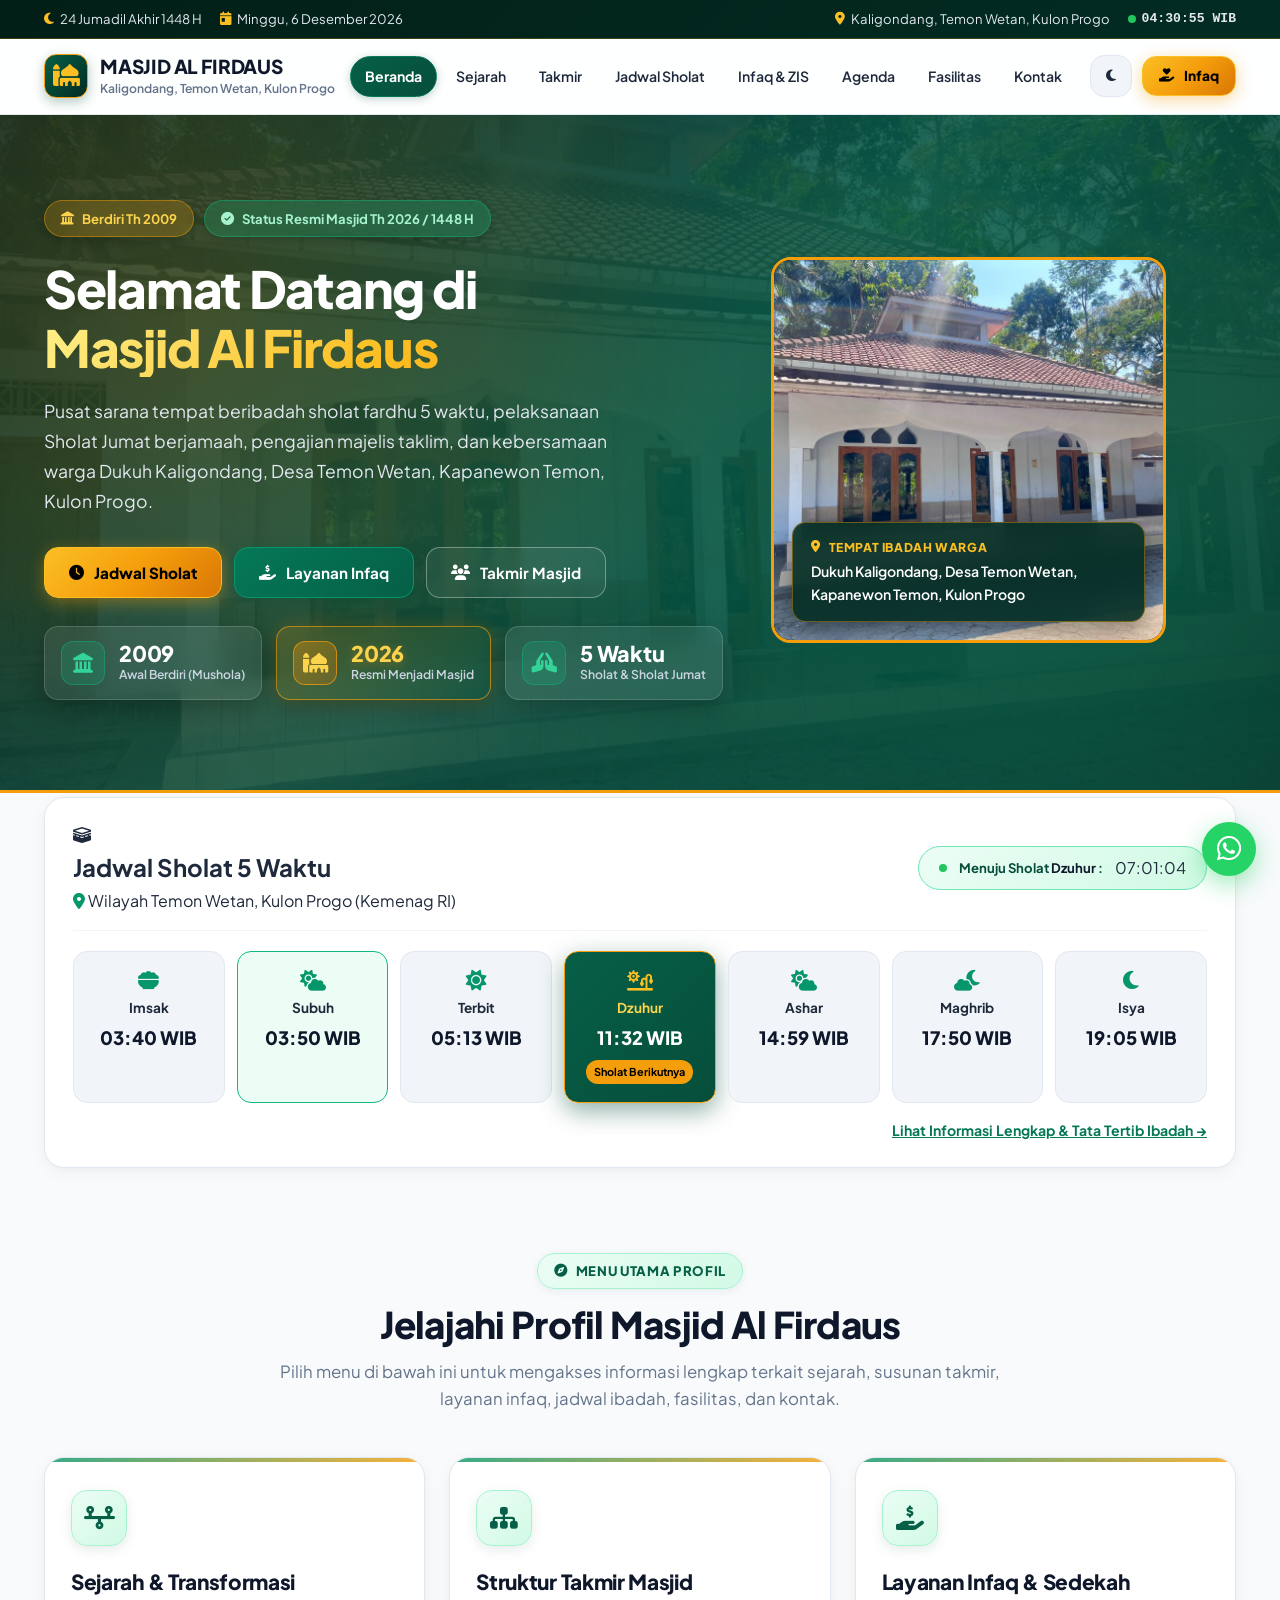
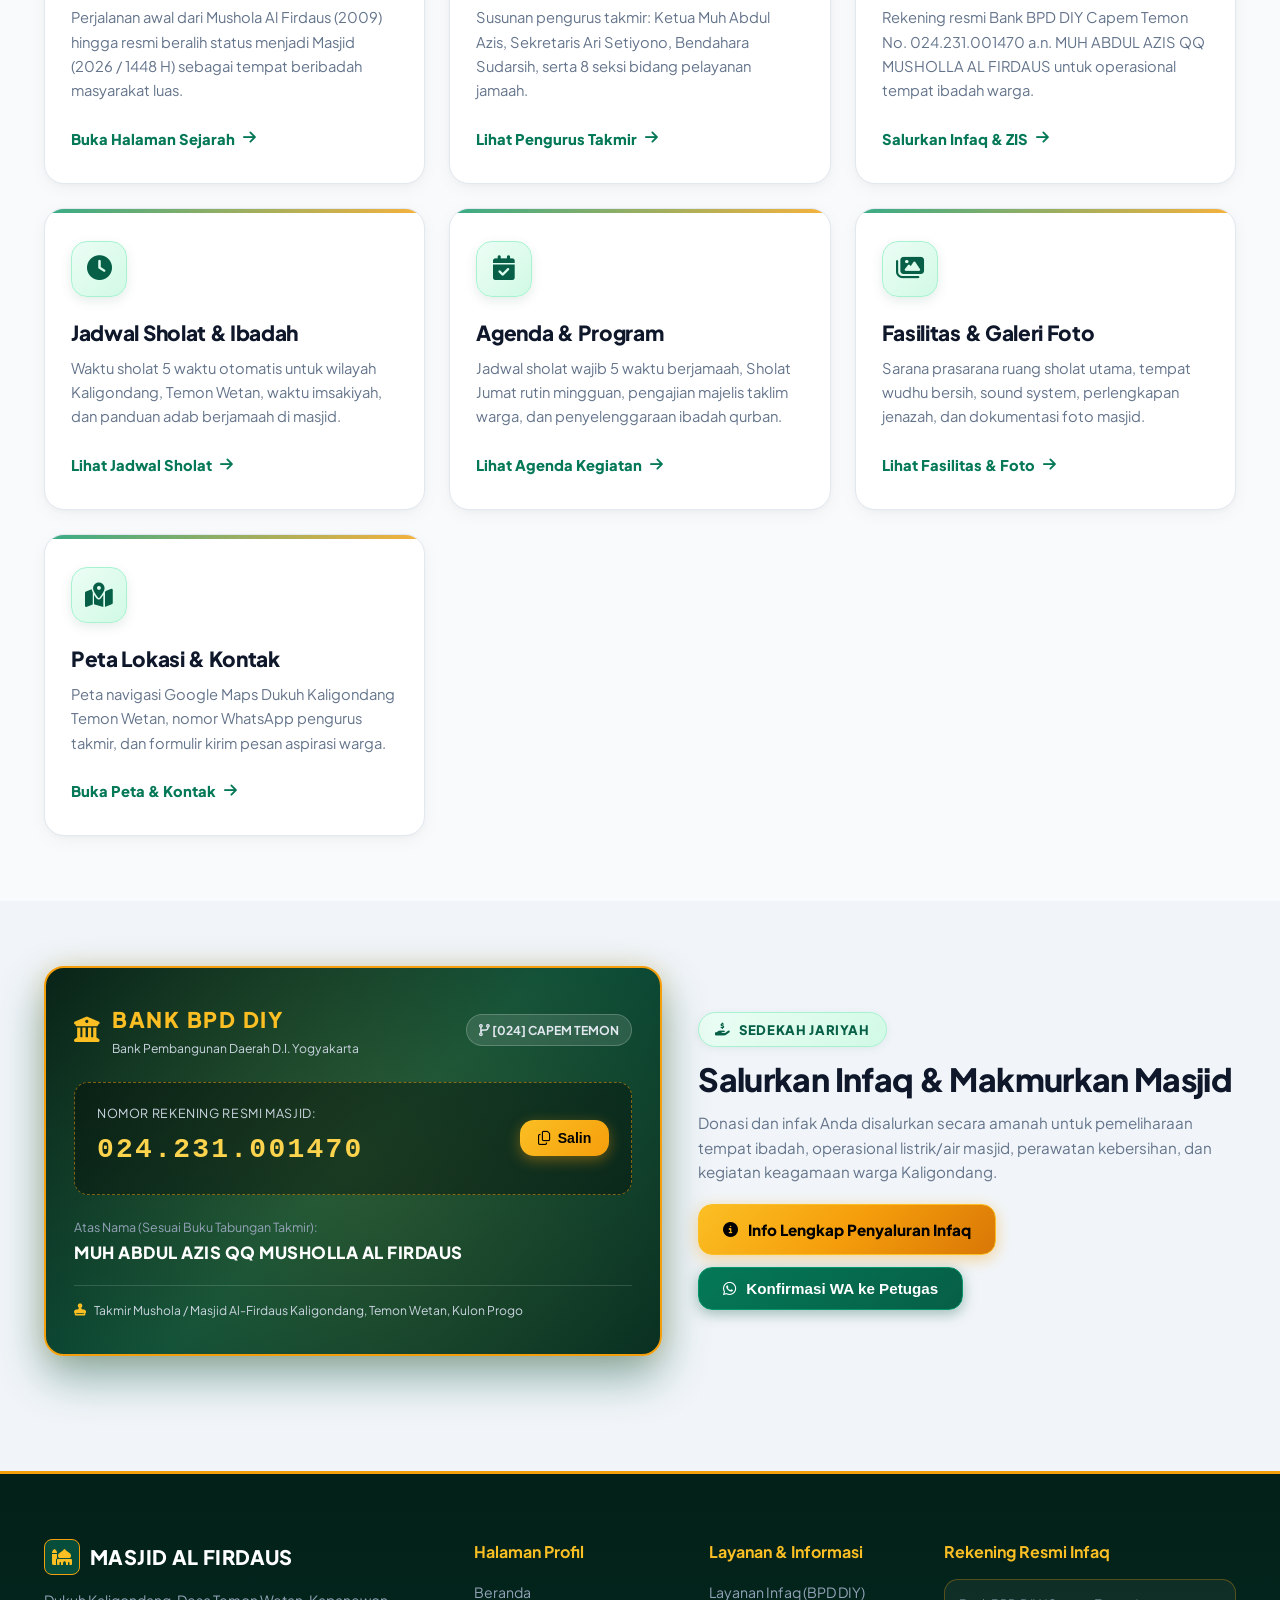
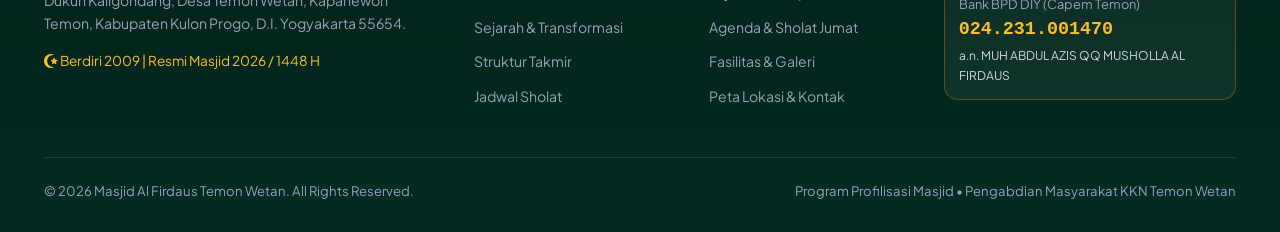
==== commit d6b5f6e2: "feat: perombakan total arsitektur modular css/js, foto asli masjid, dan penyempurnaan menyeluruh ui/" ====
--- a/index.html
+++ b/index.html
@@ -25,9 +25,11 @@
   <!-- Font Awesome 6 -->
   <link rel="stylesheet" href="https://cdnjs.cloudflare.com/ajax/libs/font-awesome/6.5.1/css/all.min.css" />
 
-  <!-- CSS -->
+  <!-- Modular CSS -->
   <link rel="stylesheet" href="css/animations.css">
-  <link rel="stylesheet" href="css/style.css">
+  <link rel="stylesheet" href="css/global.css">
+  <link rel="stylesheet" href="css/home.css">
+  <link rel="stylesheet" href="css/infaq.css">
 </head>
 <body>
 
@@ -119,28 +121,46 @@
 
           <div class="hero-actions">
             <a href="jadwal-sholat.html" class="btn btn-gold">
-              <i class="fa-solid fa-clock"></i> Jadwal Sholat Hari Ini
+              <i class="fa-solid fa-clock"></i> Jadwal Sholat
             </a>
             <a href="infaq.html" class="btn btn-primary">
-              <i class="fa-solid fa-hand-holding-dollar"></i> Layanan Infaq (Bank BPD DIY)
+              <i class="fa-solid fa-hand-holding-dollar"></i> Layanan Infaq
             </a>
-            <a href="takmir.html" class="btn btn-outline" style="border-color: rgba(255,255,255,0.4); color: #fff;">
-              <i class="fa-solid fa-users"></i> Susunan Takmir
+            <a href="takmir.html" class="btn btn-outline" style="border-color: rgba(255,255,255,0.35); color: #ffffff; background: rgba(255,255,255,0.06); backdrop-filter: blur(4px);">
+              <i class="fa-solid fa-users"></i> Takmir Masjid
             </a>
           </div>
 
-          <div class="hero-stats">
-            <div class="stat-item">
-              <span class="stat-val">2009</span>
-              <span class="stat-lbl">Tahun Berdiri (Mushola)</span>
-            </div>
-            <div class="stat-item">
-              <span class="stat-val">2026</span>
-              <span class="stat-lbl">Resmi Menjadi Masjid</span>
-            </div>
-            <div class="stat-item">
-              <span class="stat-val">5 Waktu</span>
-              <span class="stat-lbl">Berjamaah & Sholat Jumat</span>
+          <!-- 3 Glassmorphism Stat Cards Grid -->
+          <div class="hero-stats-glass-grid">
+            <div class="hero-stat-card">
+              <div class="hero-stat-icon-wrap">
+                <i class="fa-solid fa-landmark"></i>
+              </div>
+              <div class="hero-stat-info">
+                <div class="hero-stat-number">2009</div>
+                <div class="hero-stat-label">Awal Berdiri (Mushola)</div>
+              </div>
+            </div>
+
+            <div class="hero-stat-card featured-gold">
+              <div class="hero-stat-icon-wrap gold">
+                <i class="fa-solid fa-mosque"></i>
+              </div>
+              <div class="hero-stat-info">
+                <div class="hero-stat-number">2026</div>
+                <div class="hero-stat-label">Resmi Menjadi Masjid</div>
+              </div>
+            </div>
+
+            <div class="hero-stat-card">
+              <div class="hero-stat-icon-wrap">
+                <i class="fa-solid fa-hands-praying"></i>
+              </div>
+              <div class="hero-stat-info">
+                <div class="hero-stat-number">5 Waktu</div>
+                <div class="hero-stat-label">Sholat & Sholat Jumat</div>
+              </div>
             </div>
           </div>
         </div>
@@ -169,7 +189,7 @@
                 <i class="fa-solid fa-kaaba"></i>
               </div>
               <div>
-                <h2 class="prayer-main-title">Jadwal Sholat 5 Waktu Real-Time</h2>
+                <h2 class="prayer-main-title">Jadwal Sholat 5 Waktu</h2>
                 <span class="prayer-loc-tag">
                   <i class="fa-solid fa-location-dot" style="color: var(--primary-600);"></i> Wilayah Temon Wetan, Kulon Progo (Kemenag RI)
                 </span>
@@ -454,9 +474,10 @@
     <i class="fa-brands fa-whatsapp"></i>
   </a>
 
-  <!-- Scripts -->
+  <!-- Modular Scripts -->
   <script src="js/data-takmir.js"></script>
   <script src="js/prayer-times.js"></script>
-  <script src="js/app.js"></script>
+  <script src="js/global.js"></script>
+  <script src="js/infaq.js"></script>
 </body>
 </html>
--- a/css/animations.css
+++ b/css/animations.css
@@ -1,11 +1,13 @@
 /**
  * Animations & Micro-interactions - Masjid Al Firdaus
+ * Kumpulan Keyframes, Transisi Halus, dan Efek Interaktif
  */
 
-@keyframes fadeIn {
+/* Fade In Up */
+@keyframes fadeInUp {
   from {
     opacity: 0;
-    transform: translateY(16px);
+    transform: translateY(18px);
   }
   to {
     opacity: 1;
@@ -13,49 +15,68 @@
   }
 }
 
-@keyframes fadeInScale {
-  from {
-    opacity: 0;
-    transform: scale(0.95);
+.animate-fade-in {
+  animation: fadeInUp 0.45s cubic-bezier(0.16, 1, 0.3, 1) forwards;
+}
+
+/* Subtle Floating */
+@keyframes floatSubtle {
+  0%, 100% {
+    transform: translateY(0);
   }
-  to {
-    opacity: 1;
-    transform: scale(1);
+  50% {
+    transform: translateY(-5px);
   }
 }
 
-@keyframes pulseGlow {
-  0%, 100% {
-    box-shadow: 0 0 15px rgba(245, 158, 11, 0.4), 0 0 30px rgba(16, 185, 129, 0.2);
-    border-color: rgba(245, 158, 11, 0.8);
+.animate-float {
+  animation: floatSubtle 4s ease-in-out infinite;
+}
+
+/* Pulse Dot for Live Indicator */
+@keyframes pulseDot {
+  0% {
+    transform: scale(0.95);
+    box-shadow: 0 0 0 0 rgba(34, 197, 94, 0.7);
   }
-  50% {
-    box-shadow: 0 0 25px rgba(245, 158, 11, 0.8), 0 0 45px rgba(16, 185, 129, 0.4);
-    border-color: rgba(245, 158, 11, 1);
+  70% {
+    transform: scale(1.15);
+    box-shadow: 0 0 0 8px rgba(34, 197, 94, 0);
+  }
+  100% {
+    transform: scale(0.95);
+    box-shadow: 0 0 0 0 rgba(34, 197, 94, 0);
   }
 }
 
-@keyframes liveBadgePulse {
-  0%, 100% {
-    opacity: 1;
-    transform: scale(1);
+.live-dot {
+  width: 8px;
+  height: 8px;
+  background-color: #22c55e;
+  border-radius: 50%;
+  display: inline-block;
+  animation: pulseDot 2s infinite;
+}
+
+/* Pulse for WhatsApp Floating Button */
+@keyframes pulseWa {
+  0% {
+    box-shadow: 0 0 0 0 rgba(37, 211, 102, 0.6);
   }
-  50% {
-    opacity: 0.6;
-    transform: scale(1.15);
+  70% {
+    box-shadow: 0 0 0 14px rgba(37, 211, 102, 0);
+  }
+  100% {
+    box-shadow: 0 0 0 0 rgba(37, 211, 102, 0);
   }
 }
 
-@keyframes floatSoft {
-  0%, 100% {
-    transform: translateY(0px);
-  }
-  50% {
-    transform: translateY(-8px);
-  }
+.floating-wa-btn {
+  animation: pulseWa 2.8s infinite;
 }
 
-@keyframes shimmer {
+/* Shimmer Highlight Effect */
+@keyframes shimmerGlow {
   0% {
     background-position: -200% 0;
   }
@@ -64,35 +85,22 @@
   }
 }
 
-/* Helper animation classes */
-.animate-fade-in {
-  animation: fadeIn 0.6s cubic-bezier(0.16, 1, 0.3, 1) forwards;
+.shimmer-badge {
+  background: linear-gradient(90deg, rgba(245, 158, 11, 0.15) 0%, rgba(245, 158, 11, 0.4) 50%, rgba(245, 158, 11, 0.15) 100%);
+  background-size: 200% 100%;
+  animation: shimmerGlow 3s infinite;
 }
 
-.animate-pulse-glow {
-  animation: pulseGlow 2.5s infinite ease-in-out;
+/* Halo Glow for Active Prayer Card */
+@keyframes haloGlow {
+  0%, 100% {
+    box-shadow: 0 8px 24px rgba(6, 78, 59, 0.4), 0 0 12px rgba(245, 158, 11, 0.2);
+  }
+  50% {
+    box-shadow: 0 12px 30px rgba(6, 78, 59, 0.6), 0 0 20px rgba(245, 158, 11, 0.45);
+  }
 }
 
-.animate-float {
-  animation: floatSoft 4s ease-in-out infinite;
+.prayer-card.next-prayer {
+  animation: haloGlow 3s ease-in-out infinite;
 }
-
-.live-dot {
-  display: inline-block;
-  width: 9px;
-  height: 9px;
-  border-radius: 50%;
-  background-color: #10b981;
-  box-shadow: 0 0 8px #10b981;
-  animation: liveBadgePulse 1.8s infinite;
-  margin-right: 6px;
-}
-
-.gold-shimmer {
-  background: linear-gradient(90deg, #f59e0b 0%, #fef3c7 50%, #f59e0b 100%);
-  background-size: 200% auto;
-  color: transparent;
-  -webkit-background-clip: text;
-  background-clip: text;
-  animation: shimmer 3s infinite linear;
-}
--- a/css/global.css
+++ b/css/global.css
@@ -0,0 +1,913 @@
+/**
+ * Global Design System & Common Components - Masjid Al Firdaus
+ * Terdiri dari CSS Tokens, Typography, Header, Topbar, Footer, Buttons, Toast & Floating Actions
+ */
+
+/* ==========================================================================
+   CSS CUSTOM PROPERTIES (DESIGN SYSTEM TOKENS)
+   ========================================================================== */
+:root {
+  /* Islamic Deep Emerald Palette */
+  --primary-50: #ecfdf5;
+  --primary-100: #d1fae5;
+  --primary-200: #a7f3d0;
+  --primary-300: #6ee7b7;
+  --primary-400: #34d399;
+  --primary-500: #10b981;
+  --primary-600: #059669;
+  --primary-700: #047857;
+  --primary-800: #065f46;
+  --primary-900: #064e3b;
+  --primary-950: #022c22;
+
+  /* Warm Gold Palette */
+  --gold-50: #fffbeb;
+  --gold-100: #fef3c7;
+  --gold-200: #fde68a;
+  --gold-300: #fcd34d;
+  --gold-400: #fbbf24;
+  --gold-500: #f59e0b;
+  --gold-600: #d97706;
+  --gold-700: #b45309;
+
+  /* Neutral Slate (Light Mode) */
+  --bg-body: #f8fafc;
+  --bg-surface: #ffffff;
+  --bg-surface-alt: #f1f5f9;
+  --text-main: #1e293b;
+  --text-muted: #64748b;
+  --text-heading: #0f172a;
+  --border-color: #e2e8f0;
+  --border-light: #f1f5f9;
+  --border-gold: rgba(245, 158, 11, 0.4);
+
+  /* Glassmorphism Tokens */
+  --glass-bg: rgba(255, 255, 255, 0.85);
+  --glass-border: rgba(255, 255, 255, 0.25);
+  --glass-shadow: 0 8px 32px rgba(0, 0, 0, 0.08);
+
+  /* Shadows & Elevation */
+  --card-shadow: 0 4px 20px -2px rgba(0, 0, 0, 0.05), 0 2px 6px -1px rgba(0, 0, 0, 0.03);
+  --card-shadow-hover: 0 16px 36px -4px rgba(6, 78, 59, 0.18), 0 4px 12px -2px rgba(0, 0, 0, 0.05);
+  --hero-shadow: 0 20px 40px -15px rgba(6, 78, 59, 0.35);
+  --gold-glow: 0 4px 20px rgba(245, 158, 11, 0.3);
+
+  /* Dimensions & Spacing */
+  --radius-sm: 8px;
+  --radius-md: 14px;
+  --radius-lg: 20px;
+  --radius-full: 9999px;
+  --nav-height: 76px;
+  --transition: all 0.28s cubic-bezier(0.4, 0, 0.2, 1);
+}
+
+/* Dark Mode Tokens */
+[data-theme="dark"] {
+  --bg-body: #071813;
+  --bg-surface: #0d2820;
+  --bg-surface-alt: #13352b;
+  --text-main: #cbd5e1;
+  --text-muted: #94a3b8;
+  --text-heading: #f8fafc;
+  --border-color: #1a4237;
+  --border-light: #13352b;
+  --border-gold: rgba(245, 158, 11, 0.35);
+  --glass-bg: rgba(13, 40, 32, 0.85);
+  --glass-border: rgba(245, 158, 11, 0.15);
+  --glass-shadow: 0 8px 32px rgba(0, 0, 0, 0.4);
+  --card-shadow: 0 4px 20px -2px rgba(0, 0, 0, 0.5);
+  --card-shadow-hover: 0 16px 36px -4px rgba(0, 0, 0, 0.7), 0 0 20px rgba(245, 158, 11, 0.2);
+}
+
+/* ==========================================================================
+   BASE & RESET
+   ========================================================================== */
+*, *::before, *::after {
+  box-sizing: border-box;
+  margin: 0;
+  padding: 0;
+}
+
+html {
+  scroll-behavior: smooth;
+  font-size: 16px;
+}
+
+body {
+  font-family: 'Plus Jakarta Sans', -apple-system, BlinkMacSystemFont, 'Segoe UI', Roboto, sans-serif;
+  background-color: var(--bg-body);
+  color: var(--text-main);
+  line-height: 1.65;
+  transition: background-color 0.3s ease, color 0.3s ease;
+  overflow-x: hidden;
+}
+
+.arabic-text {
+  font-family: 'Amiri', serif;
+  font-weight: 700;
+  direction: rtl;
+  letter-spacing: 0.02em;
+}
+
+a {
+  color: inherit;
+  text-decoration: none;
+  transition: var(--transition);
+}
+
+ul, ol {
+  list-style: none;
+}
+
+img {
+  max-width: 100%;
+  height: auto;
+  display: block;
+}
+
+/* Container & Layout */
+.container {
+  width: 100%;
+  max-width: 1240px;
+  margin-left: auto;
+  margin-right: auto;
+  padding-left: 24px;
+  padding-right: 24px;
+}
+
+.section {
+  padding: 65px 0;
+  position: relative;
+}
+
+.section-alt {
+  background-color: var(--bg-surface-alt);
+}
+
+.section-header {
+  text-align: center;
+  max-width: 740px;
+  margin: 0 auto 45px auto;
+}
+
+.section-badge {
+  display: inline-flex;
+  align-items: center;
+  gap: 8px;
+  background: linear-gradient(135deg, var(--primary-50) 0%, var(--primary-100) 100%);
+  color: var(--primary-800);
+  padding: 6px 16px;
+  border-radius: var(--radius-full);
+  font-size: 0.82rem;
+  font-weight: 800;
+  letter-spacing: 0.05em;
+  text-transform: uppercase;
+  margin-bottom: 12px;
+  border: 1px solid var(--primary-200);
+  box-shadow: 0 2px 8px rgba(6, 78, 59, 0.08);
+}
+
+[data-theme="dark"] .section-badge {
+  background: linear-gradient(135deg, var(--primary-900) 0%, #064e3b 100%);
+  color: var(--gold-300);
+  border-color: var(--border-gold);
+}
+
+.section-title {
+  font-size: 2.3rem;
+  font-weight: 800;
+  color: var(--text-heading);
+  letter-spacing: -0.02em;
+  line-height: 1.25;
+  margin-bottom: 12px;
+}
+
+.section-subtitle {
+  font-size: 1.05rem;
+  color: var(--text-muted);
+  line-height: 1.6;
+}
+
+/* ==========================================================================
+   BUTTONS & UI CONTROLS (LUXURY HOVER & GLOW)
+   ========================================================================== */
+.btn {
+  display: inline-flex;
+  align-items: center;
+  justify-content: center;
+  gap: 10px;
+  padding: 12px 24px;
+  border-radius: var(--radius-md);
+  font-weight: 700;
+  font-size: 0.95rem;
+  cursor: pointer;
+  border: none;
+  transition: var(--transition);
+  text-align: center;
+  position: relative;
+  overflow: hidden;
+}
+
+.btn:active {
+  transform: scale(0.98);
+}
+
+.btn-primary {
+  background: linear-gradient(135deg, var(--primary-700) 0%, var(--primary-800) 100%);
+  color: #ffffff;
+  box-shadow: 0 4px 14px rgba(6, 78, 59, 0.35);
+  border: 1px solid var(--primary-600);
+}
+
+.btn-primary:hover {
+  background: linear-gradient(135deg, var(--primary-600) 0%, var(--primary-700) 100%);
+  transform: translateY(-2px) scale(1.02);
+  box-shadow: 0 8px 22px rgba(6, 78, 59, 0.45);
+  color: #ffffff;
+}
+
+.btn-gold {
+  background: linear-gradient(135deg, var(--gold-400) 0%, var(--gold-500) 50%, var(--gold-600) 100%);
+  color: #000000;
+  font-weight: 800;
+  box-shadow: 0 4px 16px rgba(245, 158, 11, 0.4);
+  border: 1px solid var(--gold-400);
+}
+
+.btn-gold:hover {
+  background: linear-gradient(135deg, var(--gold-300) 0%, var(--gold-400) 50%, var(--gold-500) 100%);
+  transform: translateY(-2px) scale(1.02);
+  box-shadow: 0 8px 25px rgba(245, 158, 11, 0.55);
+  color: #000000;
+}
+
+.btn-outline {
+  background-color: transparent;
+  color: var(--text-main);
+  border: 1px solid var(--border-color);
+}
+
+.btn-outline:hover {
+  background-color: var(--bg-surface-alt);
+  border-color: var(--primary-600);
+  color: var(--primary-700);
+}
+
+.btn-sm {
+  padding: 8px 16px;
+  font-size: 0.85rem;
+}
+
+.btn-icon {
+  width: 42px;
+  height: 42px;
+  border-radius: var(--radius-md);
+  display: inline-flex;
+  align-items: center;
+  justify-content: center;
+  background-color: var(--bg-surface-alt);
+  border: 1px solid var(--border-color);
+  color: var(--text-main);
+  cursor: pointer;
+  transition: var(--transition);
+}
+
+.btn-icon:hover {
+  background-color: var(--primary-50);
+  color: var(--primary-700);
+  border-color: var(--primary-300);
+  transform: translateY(-2px);
+}
+
+[data-theme="dark"] .btn-icon:hover {
+  background-color: var(--primary-900);
+  color: var(--gold-400);
+  border-color: var(--border-gold);
+}
+
+/* ==========================================================================
+   TOP BAR & FROSTED GLASS HEADER
+   ========================================================================== */
+.top-bar {
+  background: linear-gradient(135deg, #021f17 0%, var(--primary-950) 100%);
+  color: #e2e8f0;
+  font-size: 0.82rem;
+  padding: 8px 0;
+  border-bottom: 1px solid rgba(245, 158, 11, 0.25);
+}
+
+.top-bar-inner {
+  display: flex;
+  justify-content: space-between;
+  align-items: center;
+  flex-wrap: wrap;
+  gap: 10px;
+}
+
+.top-bar-left, .top-bar-right {
+  display: flex;
+  align-items: center;
+  gap: 18px;
+}
+
+.top-bar-item {
+  display: flex;
+  align-items: center;
+  gap: 6px;
+}
+
+.top-bar-item i {
+  color: var(--gold-400);
+}
+
+/* Frosted Glass Header */
+.header {
+  position: sticky;
+  top: 0;
+  z-index: 1000;
+  background-color: var(--glass-bg);
+  backdrop-filter: blur(16px);
+  -webkit-backdrop-filter: blur(16px);
+  border-bottom: 1px solid var(--border-color);
+  height: var(--nav-height);
+  transition: var(--transition);
+}
+
+.header.scrolled {
+  box-shadow: 0 10px 30px -5px rgba(0, 0, 0, 0.12);
+  border-bottom-color: var(--border-gold);
+}
+
+.header-inner {
+  display: flex;
+  justify-content: space-between;
+  align-items: center;
+  height: 100%;
+}
+
+.brand-logo {
+  display: flex;
+  align-items: center;
+  gap: 12px;
+}
+
+.logo-emblem {
+  width: 44px;
+  height: 44px;
+  border-radius: 12px;
+  background: linear-gradient(135deg, var(--primary-800) 0%, var(--primary-950) 100%);
+  display: flex;
+  align-items: center;
+  justify-content: center;
+  color: var(--gold-400);
+  font-size: 1.35rem;
+  border: 1px solid var(--gold-500);
+  box-shadow: 0 4px 12px rgba(6, 78, 59, 0.3);
+  flex-shrink: 0;
+  transition: var(--transition);
+}
+
+.brand-logo:hover .logo-emblem {
+  transform: rotate(-5deg) scale(1.05);
+}
+
+.brand-text {
+  display: flex;
+  flex-direction: column;
+}
+
+.brand-title {
+  font-size: 1.2rem;
+  font-weight: 800;
+  color: var(--text-heading);
+  letter-spacing: -0.01em;
+  line-height: 1.2;
+}
+
+.brand-subtitle {
+  font-size: 0.76rem;
+  color: var(--text-muted);
+  font-weight: 600;
+}
+
+/* Nav Menu */
+.nav-menu {
+  display: flex;
+  align-items: center;
+  gap: 5px;
+}
+
+.nav-link {
+  font-size: 0.88rem;
+  font-weight: 600;
+  color: var(--text-main);
+  padding: 8px 14px;
+  border-radius: var(--radius-full);
+  display: inline-flex;
+  align-items: center;
+  white-space: nowrap;
+  transition: var(--transition);
+}
+
+.nav-link:hover {
+  color: var(--primary-800);
+  background-color: var(--primary-50);
+}
+
+[data-theme="dark"] .nav-link:hover {
+  color: var(--gold-300);
+  background-color: var(--primary-900);
+}
+
+.nav-link.active {
+  color: #ffffff;
+  font-weight: 700;
+  background: linear-gradient(135deg, var(--primary-800) 0%, var(--primary-900) 100%);
+  border: 1px solid var(--primary-700);
+  box-shadow: 0 2px 8px rgba(6, 78, 59, 0.25);
+}
+
+[data-theme="dark"] .nav-link.active {
+  color: #000000;
+  background: linear-gradient(135deg, var(--gold-400) 0%, var(--gold-500) 100%);
+  border-color: var(--gold-400);
+  box-shadow: 0 2px 10px rgba(245, 158, 11, 0.3);
+}
+
+.nav-actions {
+  display: flex;
+  align-items: center;
+  gap: 10px;
+}
+
+.mobile-toggle {
+  display: none;
+}
+
+/* ==========================================================================
+   PAGE HEADER BANNER (SUB-PAGES LUXURY GLOW)
+   ========================================================================== */
+.page-header-banner {
+  background-image: linear-gradient(135deg, rgba(2, 31, 23, 0.92) 0%, rgba(6, 78, 59, 0.86) 50%, rgba(2, 44, 34, 0.94) 100%),
+                    url('../assets/images/hero-masjid.jpg');
+  background-size: cover;
+  background-position: center;
+  background-repeat: no-repeat;
+  color: #ffffff;
+  padding: 52px 0 44px;
+  position: relative;
+  overflow: hidden;
+  border-bottom: 2px solid var(--gold-500);
+}
+
+.page-header-banner::before {
+  content: '';
+  position: absolute;
+  inset: 0;
+  background-image: radial-gradient(circle at 10% 20%, rgba(245, 158, 11, 0.15) 0%, transparent 45%),
+                    radial-gradient(circle at 90% 80%, rgba(16, 185, 129, 0.18) 0%, transparent 50%);
+  pointer-events: none;
+}
+
+.page-header-content {
+  position: relative;
+  z-index: 1;
+  text-align: center;
+  max-width: 800px;
+  margin: 0 auto;
+}
+
+.breadcrumb {
+  display: inline-flex;
+  align-items: center;
+  gap: 8px;
+  background: rgba(255, 255, 255, 0.1);
+  padding: 5px 16px;
+  border-radius: var(--radius-full);
+  font-size: 0.8rem;
+  color: #e2e8f0;
+  margin-bottom: 14px;
+  backdrop-filter: blur(8px);
+  border: 1px solid rgba(255, 255, 255, 0.2);
+}
+
+.breadcrumb a:hover {
+  color: var(--gold-300);
+}
+
+.page-banner-title {
+  font-size: 2.4rem;
+  font-weight: 800;
+  letter-spacing: -0.02em;
+  line-height: 1.2;
+  margin-bottom: 12px;
+}
+
+.page-banner-title span {
+  color: var(--gold-400);
+  background: linear-gradient(to right, var(--gold-300), var(--gold-500));
+  -webkit-background-clip: text;
+  -webkit-text-fill-color: transparent;
+}
+
+.page-banner-desc {
+  font-size: 0.98rem;
+  color: #cbd5e1;
+  line-height: 1.65;
+}
+
+/* ==========================================================================
+   FOOTER
+   ========================================================================== */
+.footer {
+  background: linear-gradient(180deg, #032018 0%, var(--primary-950) 100%);
+  color: #e2e8f0;
+  padding: 65px 0 30px;
+  border-top: 3px solid var(--gold-500);
+}
+
+.footer-grid {
+  display: grid;
+  grid-template-columns: 2fr 1fr 1fr 1.5fr;
+  gap: 40px;
+  margin-bottom: 40px;
+}
+
+.footer-brand-title {
+  font-size: 1.25rem;
+  font-weight: 800;
+  color: #ffffff;
+  letter-spacing: 0.02em;
+}
+
+.footer-desc {
+  font-size: 0.88rem;
+  color: #94a3b8;
+  line-height: 1.6;
+  margin-bottom: 16px;
+}
+
+.footer-col-title {
+  font-size: 1rem;
+  font-weight: 700;
+  color: var(--gold-400);
+  margin-bottom: 14px;
+}
+
+.footer-links li {
+  margin-bottom: 8px;
+}
+
+.footer-links a {
+  font-size: 0.88rem;
+  color: #94a3b8;
+  transition: var(--transition);
+}
+
+.footer-links a:hover {
+  color: var(--gold-300);
+  padding-left: 4px;
+}
+
+.footer-bottom {
+  padding-top: 22px;
+  border-top: 1px solid rgba(255, 255, 255, 0.1);
+  display: flex;
+  justify-content: space-between;
+  align-items: center;
+  flex-wrap: wrap;
+  gap: 12px;
+  font-size: 0.82rem;
+  color: #94a3b8;
+}
+
+/* ==========================================================================
+   TOAST NOTIFICATION & FLOATING ACTION BUTTONS
+   ========================================================================== */
+.toast-box {
+  position: fixed;
+  bottom: 30px;
+  right: 30px;
+  background: var(--primary-900);
+  color: #ffffff;
+  border: 1px solid var(--gold-500);
+  padding: 12px 22px;
+  border-radius: var(--radius-full);
+  box-shadow: 0 12px 35px rgba(0, 0, 0, 0.45), 0 0 15px rgba(245, 158, 11, 0.25);
+  display: flex;
+  align-items: center;
+  gap: 10px;
+  font-weight: 700;
+  font-size: 0.9rem;
+  z-index: 9999;
+  transform: translateY(100px);
+  opacity: 0;
+  transition: var(--transition);
+}
+
+.toast-box.show {
+  transform: translateY(0);
+  opacity: 1;
+}
+
+.floating-wa-btn {
+  position: fixed;
+  bottom: 24px;
+  right: 24px;
+  width: 54px;
+  height: 54px;
+  border-radius: 50%;
+  background: #25d366;
+  color: #ffffff;
+  display: flex;
+  align-items: center;
+  justify-content: center;
+  font-size: 1.75rem;
+  box-shadow: 0 8px 25px rgba(37, 211, 102, 0.45);
+  z-index: 900;
+  transition: var(--transition);
+}
+
+.floating-wa-btn:hover {
+  transform: scale(1.1);
+  box-shadow: 0 12px 30px rgba(37, 211, 102, 0.65);
+}
+
+.scroll-to-top-btn {
+  position: fixed;
+  bottom: 24px;
+  left: 24px;
+  width: 46px;
+  height: 46px;
+  border-radius: 50%;
+  background: var(--bg-surface);
+  color: var(--primary-700);
+  border: 1px solid var(--border-color);
+  display: flex;
+  align-items: center;
+  justify-content: center;
+  font-size: 1.1rem;
+  box-shadow: 0 6px 18px rgba(0, 0, 0, 0.15);
+  cursor: pointer;
+  z-index: 850;
+  opacity: 0;
+  visibility: hidden;
+  transform: translateY(20px);
+  transition: var(--transition);
+}
+
+.scroll-to-top-btn.visible {
+  opacity: 1;
+  visibility: visible;
+  transform: translateY(0);
+}
+
+.scroll-to-top-btn:hover {
+  background: var(--primary-700);
+  color: #ffffff;
+  border-color: var(--primary-700);
+  transform: translateY(-3px);
+}
+
+/* ==========================================================================
+   SHARED CROSS-PAGE UTILITIES & CARDS
+   ========================================================================== */
+.task-breakdown-box {
+  background: var(--bg-surface);
+  border: 1px solid var(--border-color);
+  border-radius: var(--radius-lg);
+  padding: 30px 26px;
+  box-shadow: var(--card-shadow);
+  margin-top: 35px;
+}
+
+.task-column-grid {
+  display: grid;
+  grid-template-columns: repeat(auto-fit, minmax(260px, 1fr));
+  gap: 20px;
+  margin-top: 20px;
+}
+
+.task-item-card {
+  background: var(--bg-surface-alt);
+  border-radius: var(--radius-md);
+  padding: 20px 18px;
+  border-left: 4px solid var(--primary-600);
+  transition: var(--transition);
+}
+
+.task-item-card:hover {
+  transform: translateY(-3px);
+  border-left-color: var(--gold-500);
+}
+
+.task-item-title {
+  font-size: 0.98rem;
+  font-weight: 800;
+  color: var(--text-heading);
+  margin-bottom: 6px;
+}
+
+.task-item-desc {
+  font-size: 0.88rem;
+  color: var(--text-muted);
+  line-height: 1.55;
+}
+
+.infaq-feature-icon {
+  width: 42px;
+  height: 42px;
+  border-radius: 12px;
+  background: var(--primary-50);
+  color: var(--primary-800);
+  display: flex;
+  align-items: center;
+  justify-content: center;
+  font-size: 1.2rem;
+  flex-shrink: 0;
+}
+
+[data-theme="dark"] .infaq-feature-icon {
+  background: var(--primary-900);
+  color: var(--gold-400);
+}
+
+.board-highlight-card {
+  background: linear-gradient(135deg, var(--primary-900) 0%, var(--primary-950) 100%);
+  border: 2px solid var(--gold-500);
+  border-radius: var(--radius-lg);
+  padding: 32px 26px;
+  color: #ffffff;
+  box-shadow: 0 15px 35px rgba(6, 78, 59, 0.35), 0 0 20px rgba(245, 158, 11, 0.15);
+}
+
+/* ==========================================================================
+   GLOBAL RESPONSIVE BREAKPOINTS (TABLET & MOBILE)
+   ========================================================================== */
+@media (max-width: 992px) {
+  .mobile-toggle {
+    display: flex;
+  }
+  .nav-btn-infaq {
+    display: none;
+  }
+  .nav-menu {
+    position: fixed;
+    top: var(--nav-height);
+    left: 0;
+    width: 100%;
+    background-color: var(--bg-surface);
+    flex-direction: column;
+    align-items: stretch;
+    padding: 18px 16px 24px;
+    gap: 6px;
+    border-bottom: 1px solid var(--border-color);
+    box-shadow: 0 15px 35px rgba(0, 0, 0, 0.25);
+    transform: translateY(-160%);
+    transition: transform 0.35s cubic-bezier(0.4, 0, 0.2, 1);
+    z-index: 999;
+    max-height: calc(100vh - var(--nav-height));
+    overflow-y: auto;
+  }
+  .nav-menu.open {
+    transform: translateY(0);
+  }
+  .nav-link {
+    width: 100%;
+    justify-content: flex-start;
+    height: auto;
+    padding: 12px 18px;
+    font-size: 0.95rem;
+    font-weight: 700;
+    border-radius: var(--radius-md);
+    white-space: normal;
+  }
+}
+
+@media (max-width: 768px) {
+  .container {
+    padding: 0 16px;
+  }
+  .section {
+    padding: 40px 0;
+  }
+  .section-header {
+    margin-bottom: 26px;
+  }
+  .section-title {
+    font-size: 1.75rem;
+    line-height: 1.25;
+  }
+  .section-subtitle {
+    font-size: 0.9rem;
+    line-height: 1.55;
+  }
+
+  /* Top Bar Slim */
+  .top-bar {
+    padding: 6px 0;
+    font-size: 0.72rem;
+  }
+  .top-bar-inner {
+    display: flex;
+    justify-content: space-between;
+    align-items: center;
+    flex-wrap: nowrap;
+    gap: 8px;
+  }
+  .top-bar-left .top-bar-item:nth-child(2),
+  .top-bar-right .top-bar-item:nth-child(1) {
+    display: none !important;
+  }
+
+  /* Header */
+  .header {
+    height: 64px;
+  }
+  .brand-logo {
+    gap: 8px;
+    max-width: calc(100% - 90px);
+    overflow: hidden;
+  }
+  .logo-emblem {
+    width: 38px;
+    height: 38px;
+    font-size: 1.15rem;
+    border-radius: 10px;
+    flex-shrink: 0;
+  }
+  .brand-title {
+    font-size: 0.96rem;
+    white-space: nowrap;
+    overflow: hidden;
+    text-overflow: ellipsis;
+  }
+  .brand-subtitle {
+    font-size: 0.65rem;
+    max-width: 160px;
+    white-space: nowrap;
+    overflow: hidden;
+    text-overflow: ellipsis;
+  }
+
+  /* Page Header Banner */
+  .page-header-banner {
+    padding: 32px 0 26px;
+  }
+  .page-banner-title {
+    font-size: 1.75rem;
+    line-height: 1.25;
+    margin-bottom: 8px;
+  }
+  .page-banner-desc {
+    font-size: 0.88rem;
+    line-height: 1.5;
+  }
+  .breadcrumb {
+    font-size: 0.75rem;
+    padding: 4px 12px;
+    margin-bottom: 8px;
+  }
+
+  /* Floating Buttons */
+  .floating-wa-btn {
+    bottom: 18px;
+    right: 18px;
+    width: 50px;
+    height: 50px;
+    font-size: 1.55rem;
+  }
+  .scroll-to-top-btn {
+    bottom: 18px;
+    left: 18px;
+    width: 44px;
+    height: 44px;
+    font-size: 1.05rem;
+  }
+  .toast-box {
+    left: 16px;
+    right: 16px;
+    bottom: 22px;
+    width: auto;
+    font-size: 0.84rem;
+    padding: 12px 16px;
+    text-align: center;
+    justify-content: center;
+  }
+
+  /* Footer */
+  .footer {
+    padding: 40px 0 24px;
+  }
+  .footer-grid {
+    grid-template-columns: 1fr;
+    gap: 24px;
+  }
+  .footer-bottom {
+    flex-direction: column;
+    text-align: center;
+    gap: 6px;
+    padding-top: 18px;
+    font-size: 0.78rem;
+  }
+}
--- a/css/home.css
+++ b/css/home.css
@@ -0,0 +1,654 @@
+/**
+ * Home Page (Beranda) Styling - Masjid Al Firdaus
+ * Khusus Halaman Beranda (Hero, Mini Prayer Widget, 7 Kartu Navigasi & Bank Passbook)
+ */
+
+/* ==========================================================================
+   HERO SECTION (LUXURY AMBIENT LIGHT & PHOTO CARD)
+   ========================================================================== */
+.hero {
+  position: relative;
+  background-image: linear-gradient(135deg, rgba(2, 31, 23, 0.90) 0%, rgba(6, 78, 59, 0.82) 50%, rgba(2, 44, 34, 0.92) 100%),
+                    url('../assets/images/hero-masjid.jpg');
+  background-size: cover;
+  background-position: center;
+  background-repeat: no-repeat;
+  color: #ffffff;
+  padding: 85px 0 90px;
+  overflow: hidden;
+  border-bottom: 3px solid var(--gold-500);
+}
+
+.hero-bg-overlay {
+  position: absolute;
+  inset: 0;
+  background-image: radial-gradient(circle at 15% 30%, rgba(245, 158, 11, 0.18) 0%, transparent 45%),
+                    radial-gradient(circle at 85% 70%, rgba(16, 185, 129, 0.22) 0%, transparent 55%),
+                    radial-gradient(circle at 50% 50%, rgba(6, 78, 59, 0.3) 0%, transparent 70%);
+  pointer-events: none;
+}
+
+.hero-pattern {
+  position: absolute;
+  inset: 0;
+  background-image: radial-gradient(rgba(245, 158, 11, 0.12) 1px, transparent 1px);
+  background-size: 32px 32px;
+  opacity: 0.35;
+  pointer-events: none;
+}
+
+.hero-content {
+  position: relative;
+  z-index: 2;
+  display: grid;
+  grid-template-columns: 1.15fr 0.85fr;
+  gap: 48px;
+  align-items: center;
+}
+
+.hero-badge-group {
+  display: flex;
+  gap: 10px;
+  flex-wrap: wrap;
+  margin-bottom: 22px;
+}
+
+.hero-badge {
+  display: inline-flex;
+  align-items: center;
+  gap: 8px;
+  padding: 7px 16px;
+  border-radius: var(--radius-full);
+  font-size: 0.82rem;
+  font-weight: 700;
+  backdrop-filter: blur(8px);
+  border: 1px solid rgba(255, 255, 255, 0.18);
+  box-shadow: 0 4px 12px rgba(0, 0, 0, 0.2);
+}
+
+.hero-badge.highlight {
+  background: rgba(245, 158, 11, 0.22);
+  color: var(--gold-300);
+  border-color: rgba(245, 158, 11, 0.45);
+}
+
+.hero-badge.status {
+  background: rgba(16, 185, 129, 0.22);
+  color: #a7f3d0;
+  border-color: rgba(16, 185, 129, 0.45);
+}
+
+.hero-title {
+  font-size: 3.2rem;
+  font-weight: 900;
+  line-height: 1.15;
+  letter-spacing: -0.025em;
+  margin-bottom: 20px;
+}
+
+.hero-title span {
+  color: var(--gold-400);
+  background: linear-gradient(135deg, #fef08a 0%, var(--gold-400) 50%, #f59e0b 100%);
+  -webkit-background-clip: text;
+  -webkit-text-fill-color: transparent;
+  display: block;
+}
+
+.hero-desc {
+  font-size: 1.1rem;
+  line-height: 1.7;
+  color: #e2e8f0;
+  margin-bottom: 30px;
+  max-width: 580px;
+}
+
+/* Hero Actions Button Group */
+.hero-actions {
+  display: flex;
+  gap: 12px;
+  flex-wrap: wrap;
+  align-items: center;
+  margin-bottom: 28px;
+}
+
+/* Glassmorphism Stat Cards Grid */
+.hero-stats-glass-grid {
+  display: grid;
+  grid-template-columns: repeat(3, 1fr);
+  gap: 14px;
+  margin-top: 10px;
+}
+
+.hero-stat-card {
+  background: rgba(255, 255, 255, 0.08);
+  backdrop-filter: blur(14px);
+  -webkit-backdrop-filter: blur(14px);
+  border: 1px solid rgba(255, 255, 255, 0.16);
+  border-radius: var(--radius-md);
+  padding: 14px 16px;
+  display: flex;
+  align-items: center;
+  gap: 14px;
+  box-shadow: 0 8px 24px rgba(0, 0, 0, 0.25);
+  transition: var(--transition);
+}
+
+.hero-stat-card:hover {
+  transform: translateY(-4px);
+  background: rgba(255, 255, 255, 0.14);
+  border-color: rgba(245, 158, 11, 0.6);
+  box-shadow: 0 12px 30px rgba(0, 0, 0, 0.35), 0 0 18px rgba(245, 158, 11, 0.25);
+}
+
+.hero-stat-card.featured-gold {
+  background: linear-gradient(135deg, rgba(245, 158, 11, 0.2) 0%, rgba(6, 78, 59, 0.45) 100%);
+  border: 1.5px solid rgba(245, 158, 11, 0.65);
+  box-shadow: 0 8px 24px rgba(0, 0, 0, 0.3), 0 0 18px rgba(245, 158, 11, 0.22);
+}
+
+.hero-stat-icon-wrap {
+  width: 44px;
+  height: 44px;
+  border-radius: 12px;
+  background: rgba(16, 185, 129, 0.2);
+  border: 1px solid rgba(16, 185, 129, 0.45);
+  color: #34d399;
+  display: flex;
+  align-items: center;
+  justify-content: center;
+  font-size: 1.25rem;
+  flex-shrink: 0;
+  transition: var(--transition);
+}
+
+.hero-stat-card:hover .hero-stat-icon-wrap {
+  transform: scale(1.1) rotate(-4deg);
+}
+
+.hero-stat-icon-wrap.gold {
+  background: linear-gradient(135deg, rgba(245, 158, 11, 0.35) 0%, rgba(217, 119, 6, 0.25) 100%);
+  border-color: rgba(245, 158, 11, 0.7);
+  color: var(--gold-300);
+}
+
+.hero-stat-info {
+  display: flex;
+  flex-direction: column;
+  min-width: 0;
+}
+
+.hero-stat-number {
+  font-size: 1.35rem;
+  font-weight: 900;
+  color: #ffffff;
+  line-height: 1.15;
+  letter-spacing: -0.01em;
+}
+
+.hero-stat-card.featured-gold .hero-stat-number {
+  color: var(--gold-300);
+  text-shadow: 0 2px 10px rgba(245, 158, 11, 0.35);
+}
+
+.hero-stat-label {
+  font-size: 0.76rem;
+  color: #cbd5e1;
+  font-weight: 600;
+  line-height: 1.3;
+  white-space: nowrap;
+  overflow: hidden;
+  text-overflow: ellipsis;
+}
+
+/* Hero Image Card (Stepped Gold Frame) */
+.hero-image-card {
+  position: relative;
+  border-radius: var(--radius-lg);
+  overflow: hidden;
+  box-shadow: var(--hero-shadow);
+  border: 3px solid var(--gold-500);
+  background: #000000;
+  transition: var(--transition);
+}
+
+.hero-image-card:hover {
+  transform: translateY(-5px);
+  box-shadow: 0 25px 50px -12px rgba(6, 78, 59, 0.5), 0 0 25px rgba(245, 158, 11, 0.3);
+}
+
+.hero-image-card img {
+  width: 100%;
+  height: 380px;
+  object-fit: cover;
+  object-position: center;
+  transition: transform 0.6s cubic-bezier(0.16, 1, 0.3, 1);
+}
+
+.hero-image-card:hover img {
+  transform: scale(1.04);
+}
+
+.hero-card-floating {
+  position: absolute;
+  bottom: 18px;
+  left: 18px;
+  right: 18px;
+  background: rgba(2, 44, 34, 0.88);
+  backdrop-filter: blur(12px);
+  -webkit-backdrop-filter: blur(12px);
+  border: 1px solid rgba(245, 158, 11, 0.4);
+  padding: 14px 18px;
+  border-radius: var(--radius-md);
+  box-shadow: 0 10px 25px rgba(0, 0, 0, 0.4);
+}
+
+.floating-header {
+  display: flex;
+  align-items: center;
+  gap: 8px;
+  font-size: 0.76rem;
+  font-weight: 800;
+  color: var(--gold-400);
+  text-transform: uppercase;
+  letter-spacing: 0.05em;
+  margin-bottom: 3px;
+}
+
+.floating-text {
+  font-size: 0.88rem;
+  color: #ffffff;
+  font-weight: 600;
+}
+
+/* ==========================================================================
+   MINI PRAYER TIMES WIDGET
+   ========================================================================== */
+.prayer-section {
+  padding: 40px 0 20px;
+  position: relative;
+  z-index: 10;
+  margin-top: -36px;
+}
+
+.prayer-container-card {
+  background: var(--bg-surface);
+  border-radius: var(--radius-lg);
+  box-shadow: var(--card-shadow);
+  border: 1px solid var(--border-color);
+  padding: 24px 28px;
+  transition: var(--transition);
+}
+
+.prayer-header-bar {
+  display: flex;
+  justify-content: space-between;
+  align-items: center;
+  flex-wrap: wrap;
+  gap: 15px;
+  margin-bottom: 20px;
+  padding-bottom: 16px;
+  border-bottom: 1px solid var(--border-light);
+}
+
+.prayer-title-box h3 {
+  font-size: 1.35rem;
+  font-weight: 800;
+  color: var(--text-heading);
+}
+
+.prayer-title-box p {
+  font-size: 0.88rem;
+  color: var(--text-muted);
+}
+
+.prayer-countdown-box {
+  display: flex;
+  align-items: center;
+  gap: 12px;
+  background: linear-gradient(135deg, var(--primary-50) 0%, var(--primary-100) 100%);
+  padding: 8px 20px;
+  border-radius: var(--radius-full);
+  border: 1px solid var(--primary-300);
+}
+
+[data-theme="dark"] .prayer-countdown-box {
+  background: linear-gradient(135deg, var(--primary-900) 0%, var(--primary-950) 100%);
+  border-color: var(--border-gold);
+}
+
+.countdown-label {
+  font-size: 0.82rem;
+  font-weight: 700;
+  color: var(--primary-900);
+}
+
+[data-theme="dark"] .countdown-label {
+  color: var(--gold-300);
+}
+
+.countdown-time {
+  font-family: monospace;
+  font-size: 1.15rem;
+  font-weight: 800;
+  color: var(--primary-950);
+}
+
+[data-theme="dark"] .countdown-time {
+  color: #ffffff;
+}
+
+.prayer-grid {
+  display: grid;
+  grid-template-columns: repeat(7, 1fr);
+  gap: 12px;
+}
+
+.prayer-card {
+  background: var(--bg-surface-alt);
+  border-radius: var(--radius-md);
+  padding: 18px 10px;
+  text-align: center;
+  border: 1px solid var(--border-color);
+  transition: var(--transition);
+  position: relative;
+  overflow: hidden;
+}
+
+.prayer-card:hover {
+  transform: translateY(-3px);
+  border-color: var(--gold-400);
+}
+
+.prayer-card i {
+  font-size: 1.3rem;
+  color: var(--primary-600);
+  margin-bottom: 6px;
+  display: block;
+}
+
+[data-theme="dark"] .prayer-card i {
+  color: var(--gold-400);
+}
+
+.prayer-name {
+  font-size: 0.85rem;
+  font-weight: 700;
+  color: var(--text-main);
+  margin-bottom: 4px;
+  display: block;
+}
+
+.prayer-time {
+  font-size: 1.15rem;
+  font-weight: 800;
+  color: var(--text-heading);
+  display: block;
+}
+
+.prayer-badge {
+  display: none;
+  font-size: 0.68rem;
+  font-weight: 700;
+  padding: 3px 8px;
+  border-radius: var(--radius-full);
+  margin-top: 6px;
+}
+
+.prayer-card.next-prayer {
+  background: linear-gradient(135deg, var(--primary-800) 0%, var(--primary-900) 100%);
+  border-color: var(--gold-500);
+  box-shadow: 0 8px 24px rgba(6, 78, 59, 0.45);
+}
+
+.prayer-card.next-prayer i {
+  color: var(--gold-400);
+}
+
+.prayer-card.next-prayer .prayer-name {
+  color: var(--gold-300);
+}
+
+.prayer-card.next-prayer .prayer-time {
+  color: #ffffff;
+}
+
+.prayer-card.next-prayer .prayer-badge {
+  display: inline-block;
+  background-color: var(--gold-500);
+  color: #000000;
+}
+
+.prayer-card.active-prayer {
+  border-color: var(--primary-500);
+  background-color: var(--primary-50);
+}
+
+[data-theme="dark"] .prayer-card.active-prayer {
+  background-color: var(--primary-900);
+}
+
+/* ==========================================================================
+   7 NAVIGATION CARDS GRID (DELIGHTFUL HOVER LIFT & PREMIUM FINISH)
+   ========================================================================== */
+.page-links-grid, .features-grid {
+  display: grid;
+  grid-template-columns: repeat(auto-fit, minmax(320px, 1fr));
+  gap: 24px;
+}
+
+.page-nav-card, .feature-card {
+  background: var(--bg-surface);
+  border: 1px solid var(--border-color);
+  border-radius: var(--radius-lg);
+  padding: 32px 26px;
+  box-shadow: var(--card-shadow);
+  transition: var(--transition);
+  display: flex;
+  flex-direction: column;
+  position: relative;
+  overflow: hidden;
+  text-decoration: none;
+  color: inherit;
+}
+
+.page-nav-card::before, .feature-card::before {
+  content: '';
+  position: absolute;
+  top: 0;
+  left: 0;
+  right: 0;
+  height: 4px;
+  background: linear-gradient(to right, var(--primary-600), var(--gold-500));
+  opacity: 0.8;
+  transition: var(--transition);
+}
+
+.page-nav-card:hover, .feature-card:hover {
+  transform: translateY(-8px);
+  box-shadow: var(--card-shadow-hover);
+  border-color: var(--primary-400);
+}
+
+.page-nav-card:hover::before, .feature-card:hover::before {
+  height: 6px;
+  opacity: 1;
+}
+
+.page-nav-card-icon, .feature-icon-wrapper {
+  width: 56px;
+  height: 56px;
+  border-radius: 16px;
+  background: linear-gradient(135deg, var(--primary-50) 0%, var(--primary-100) 100%);
+  color: var(--primary-800);
+  display: flex;
+  align-items: center;
+  justify-content: center;
+  font-size: 1.55rem;
+  margin-bottom: 22px;
+  border: 1px solid var(--primary-200);
+  box-shadow: 0 4px 12px rgba(6, 78, 59, 0.1);
+  transition: var(--transition);
+}
+
+[data-theme="dark"] .page-nav-card-icon,
+[data-theme="dark"] .feature-icon-wrapper {
+  background: linear-gradient(135deg, var(--primary-900) 0%, var(--primary-950) 100%);
+  color: var(--gold-400);
+  border-color: var(--border-gold);
+  box-shadow: 0 4px 12px rgba(0, 0, 0, 0.4);
+}
+
+.page-nav-card:hover .page-nav-card-icon,
+.feature-card:hover .feature-icon-wrapper {
+  transform: scale(1.12) rotate(-5deg);
+  background: linear-gradient(135deg, var(--gold-400) 0%, var(--gold-500) 100%);
+  color: #000000;
+  border-color: #ffffff;
+}
+
+.page-nav-card-title, .feature-title {
+  font-size: 1.3rem;
+  font-weight: 800;
+  color: var(--text-heading);
+  margin-bottom: 10px;
+  letter-spacing: -0.015em;
+  line-height: 1.3;
+}
+
+.page-nav-card-desc, .feature-desc {
+  font-size: 0.92rem;
+  color: var(--text-muted);
+  line-height: 1.65;
+  margin-bottom: 24px;
+  flex-grow: 1;
+}
+
+.page-nav-card-arrow, .feature-link {
+  display: inline-flex;
+  align-items: center;
+  gap: 8px;
+  font-size: 0.92rem;
+  font-weight: 800;
+  color: var(--primary-700);
+  transition: var(--transition);
+  margin-top: auto;
+}
+
+[data-theme="dark"] .page-nav-card-arrow,
+[data-theme="dark"] .feature-link {
+  color: var(--gold-400);
+}
+
+.page-nav-card:hover .page-nav-card-arrow,
+.feature-card:hover .feature-link {
+  gap: 14px;
+  color: var(--gold-600);
+}
+
+[data-theme="dark"] .page-nav-card:hover .page-nav-card-arrow,
+[data-theme="dark"] .feature-card:hover .feature-link {
+  color: var(--gold-300);
+}
+
+/* ==========================================================================
+   BERANDA RESPONSIVE BREAKPOINTS (TABLET & MOBILE)
+   ========================================================================== */
+@media (max-width: 992px) {
+  .hero-content {
+    grid-template-columns: 1fr;
+    gap: 36px;
+    text-align: center;
+  }
+  .hero-badge-group {
+    justify-content: center;
+  }
+  .hero-desc {
+    margin-left: auto;
+    margin-right: auto;
+  }
+  .hero-actions {
+    justify-content: center;
+  }
+  .hero-stats-glass-grid {
+    grid-template-columns: repeat(3, 1fr);
+    gap: 10px;
+  }
+  .hero-image-card {
+    max-width: 580px;
+    margin: 0 auto;
+  }
+  .prayer-grid {
+    grid-template-columns: repeat(4, 1fr);
+  }
+}
+
+@media (max-width: 768px) {
+  .hero {
+    padding: 45px 0 50px;
+  }
+  .hero-title {
+    font-size: 2.1rem;
+    line-height: 1.2;
+  }
+  .hero-desc {
+    font-size: 0.92rem;
+    line-height: 1.55;
+    margin-bottom: 20px;
+  }
+  .hero-actions {
+    flex-direction: column;
+    width: 100%;
+  }
+  .hero-actions .btn {
+    width: 100%;
+  }
+  .hero-stats-glass-grid {
+    grid-template-columns: 1fr;
+    gap: 10px;
+  }
+  .hero-stat-card {
+    padding: 12px 14px;
+    justify-content: flex-start;
+  }
+  .hero-stat-number {
+    font-size: 1.2rem;
+  }
+  .hero-stat-label {
+    font-size: 0.74rem;
+  }
+  .hero-image-card img {
+    height: 240px;
+  }
+  .hero-card-floating {
+    bottom: 10px;
+    left: 10px;
+    right: 10px;
+    padding: 10px 12px;
+  }
+  .floating-text {
+    font-size: 0.76rem;
+  }
+  .prayer-section {
+    margin-top: -24px;
+  }
+  .prayer-container-card {
+    padding: 16px 12px;
+  }
+  .prayer-grid {
+    grid-template-columns: repeat(2, 1fr);
+    gap: 8px;
+  }
+  .prayer-card {
+    padding: 12px 8px;
+  }
+  .prayer-time {
+    font-size: 1rem;
+  }
+  .page-links-grid, .features-grid {
+    grid-template-columns: 1fr;
+    gap: 16px;
+  }
+  .page-nav-card, .feature-card {
+    padding: 24px 20px;
+  }
+}
--- a/css/infaq.css
+++ b/css/infaq.css
@@ -0,0 +1,255 @@
+/**
+ * Infaq & ZIS Page Styling - Masjid Al Firdaus
+ * Khusus Halaman Infaq (Bank BPD DIY Passbook Card, Salin No. Rekening & Program Alokasi)
+ */
+
+/* ==========================================================================
+   BANK BPD DIY PASSBOOK CARD (ULTRA-PREMIUM METALLIC)
+   ========================================================================== */
+.infaq-container {
+  display: grid;
+  grid-template-columns: 1.15fr 1fr;
+  gap: 36px;
+  align-items: center;
+  margin-bottom: 50px;
+}
+
+.bank-passbook-card {
+  background: linear-gradient(135deg, #022018 0%, #064e3b 50%, #032d22 100%);
+  border: 2px solid var(--gold-500);
+  border-radius: var(--radius-lg);
+  padding: 34px 28px;
+  color: #ffffff;
+  box-shadow: 0 20px 45px rgba(6, 78, 59, 0.45), 0 0 25px rgba(245, 158, 11, 0.2);
+  position: relative;
+  overflow: hidden;
+}
+
+.bank-passbook-card::before {
+  content: '';
+  position: absolute;
+  top: -50%;
+  left: -50%;
+  width: 200%;
+  height: 200%;
+  background: radial-gradient(circle at center, rgba(245, 158, 11, 0.15) 0%, transparent 60%);
+  pointer-events: none;
+}
+
+.bank-card-top {
+  display: flex;
+  justify-content: space-between;
+  align-items: center;
+  margin-bottom: 24px;
+  position: relative;
+  z-index: 1;
+}
+
+.bank-brand {
+  display: flex;
+  align-items: center;
+  gap: 12px;
+}
+
+.bank-logo-text {
+  font-size: 1.35rem;
+  font-weight: 900;
+  letter-spacing: 0.08em;
+  color: var(--gold-400);
+}
+
+.bank-branch-badge {
+  background: rgba(255, 255, 255, 0.12);
+  padding: 5px 12px;
+  border-radius: var(--radius-full);
+  font-size: 0.76rem;
+  font-weight: 700;
+  color: #e2e8f0;
+  border: 1px solid rgba(255, 255, 255, 0.2);
+  backdrop-filter: blur(4px);
+}
+
+.account-number-box {
+  background: rgba(0, 0, 0, 0.35);
+  border: 1px dashed rgba(245, 158, 11, 0.5);
+  border-radius: var(--radius-md);
+  padding: 20px 22px;
+  margin-bottom: 22px;
+  display: flex;
+  justify-content: space-between;
+  align-items: center;
+  position: relative;
+  z-index: 1;
+}
+
+.account-num-label {
+  font-size: 0.78rem;
+  color: #cbd5e1;
+  text-transform: uppercase;
+  letter-spacing: 0.05em;
+  margin-bottom: 4px;
+}
+
+.account-number {
+  font-family: monospace;
+  font-size: 1.75rem;
+  font-weight: 900;
+  letter-spacing: 0.08em;
+  color: var(--gold-300);
+}
+
+.btn-copy {
+  background: linear-gradient(135deg, var(--gold-400) 0%, var(--gold-500) 100%);
+  color: #000000;
+  border: none;
+  padding: 10px 18px;
+  border-radius: var(--radius-md);
+  font-weight: 800;
+  font-size: 0.88rem;
+  cursor: pointer;
+  display: inline-flex;
+  align-items: center;
+  gap: 8px;
+  transition: var(--transition);
+  box-shadow: 0 4px 14px rgba(245, 158, 11, 0.4);
+}
+
+.btn-copy:hover {
+  background: linear-gradient(135deg, var(--gold-300) 0%, var(--gold-400) 100%);
+  transform: translateY(-2px) scale(1.04);
+  box-shadow: 0 6px 18px rgba(245, 158, 11, 0.6);
+}
+
+.account-holder-info {
+  margin-bottom: 18px;
+  position: relative;
+  z-index: 1;
+}
+
+.holder-label {
+  font-size: 0.78rem;
+  color: #94a3b8;
+  display: block;
+  margin-bottom: 2px;
+}
+
+.holder-name {
+  font-size: 1.05rem;
+  font-weight: 800;
+  color: #ffffff;
+  letter-spacing: 0.03em;
+}
+
+.bank-stamp-indicator {
+  display: flex;
+  align-items: center;
+  gap: 8px;
+  font-size: 0.76rem;
+  color: #cbd5e1;
+  border-top: 1px solid rgba(255, 255, 255, 0.15);
+  padding-top: 14px;
+  position: relative;
+  z-index: 1;
+}
+
+/* ==========================================================================
+   PROGRAM ALOKASI INFAQ GRID
+   ========================================================================== */
+.program-grid {
+  display: grid;
+  grid-template-columns: repeat(auto-fit, minmax(260px, 1fr));
+  gap: 22px;
+}
+
+.program-card {
+  background: var(--bg-surface);
+  border: 1px solid var(--border-color);
+  border-radius: var(--radius-lg);
+  padding: 26px 22px;
+  box-shadow: var(--card-shadow);
+  transition: var(--transition);
+  display: flex;
+  flex-direction: column;
+}
+
+.program-card:hover {
+  transform: translateY(-5px);
+  box-shadow: var(--card-shadow-hover);
+  border-color: var(--primary-400);
+}
+
+.program-icon-box {
+  width: 48px;
+  height: 48px;
+  border-radius: 12px;
+  background: linear-gradient(135deg, var(--primary-50) 0%, var(--primary-100) 100%);
+  color: var(--primary-800);
+  display: flex;
+  align-items: center;
+  justify-content: center;
+  font-size: 1.35rem;
+  margin-bottom: 16px;
+  border: 1px solid var(--primary-200);
+}
+
+[data-theme="dark"] .program-icon-box {
+  background: linear-gradient(135deg, var(--primary-900) 0%, var(--primary-950) 100%);
+  color: var(--gold-400);
+  border-color: var(--border-gold);
+}
+
+.program-title {
+  font-size: 1.15rem;
+  font-weight: 800;
+  color: var(--text-heading);
+  margin-bottom: 8px;
+}
+
+.program-desc {
+  font-size: 0.88rem;
+  color: var(--text-muted);
+  line-height: 1.55;
+}
+
+/* ==========================================================================
+   INFAQ RESPONSIVE BREAKPOINTS
+   ========================================================================== */
+@media (max-width: 992px) {
+  .infaq-container {
+    grid-template-columns: 1fr;
+    gap: 30px;
+  }
+}
+
+@media (max-width: 768px) {
+  .bank-passbook-card {
+    padding: 22px 18px;
+  }
+  .bank-logo-text {
+    font-size: 1.1rem;
+  }
+  .bank-branch-badge {
+    font-size: 0.68rem;
+    padding: 4px 8px;
+  }
+  .account-number-box {
+    flex-direction: column;
+    align-items: flex-start;
+    gap: 12px;
+    padding: 14px;
+  }
+  .account-number {
+    font-size: 1.35rem;
+  }
+  .btn-copy {
+    width: 100%;
+    justify-content: center;
+  }
+  .holder-name {
+    font-size: 0.92rem;
+  }
+  .program-grid {
+    grid-template-columns: 1fr;
+    gap: 14px;
+  }
+}
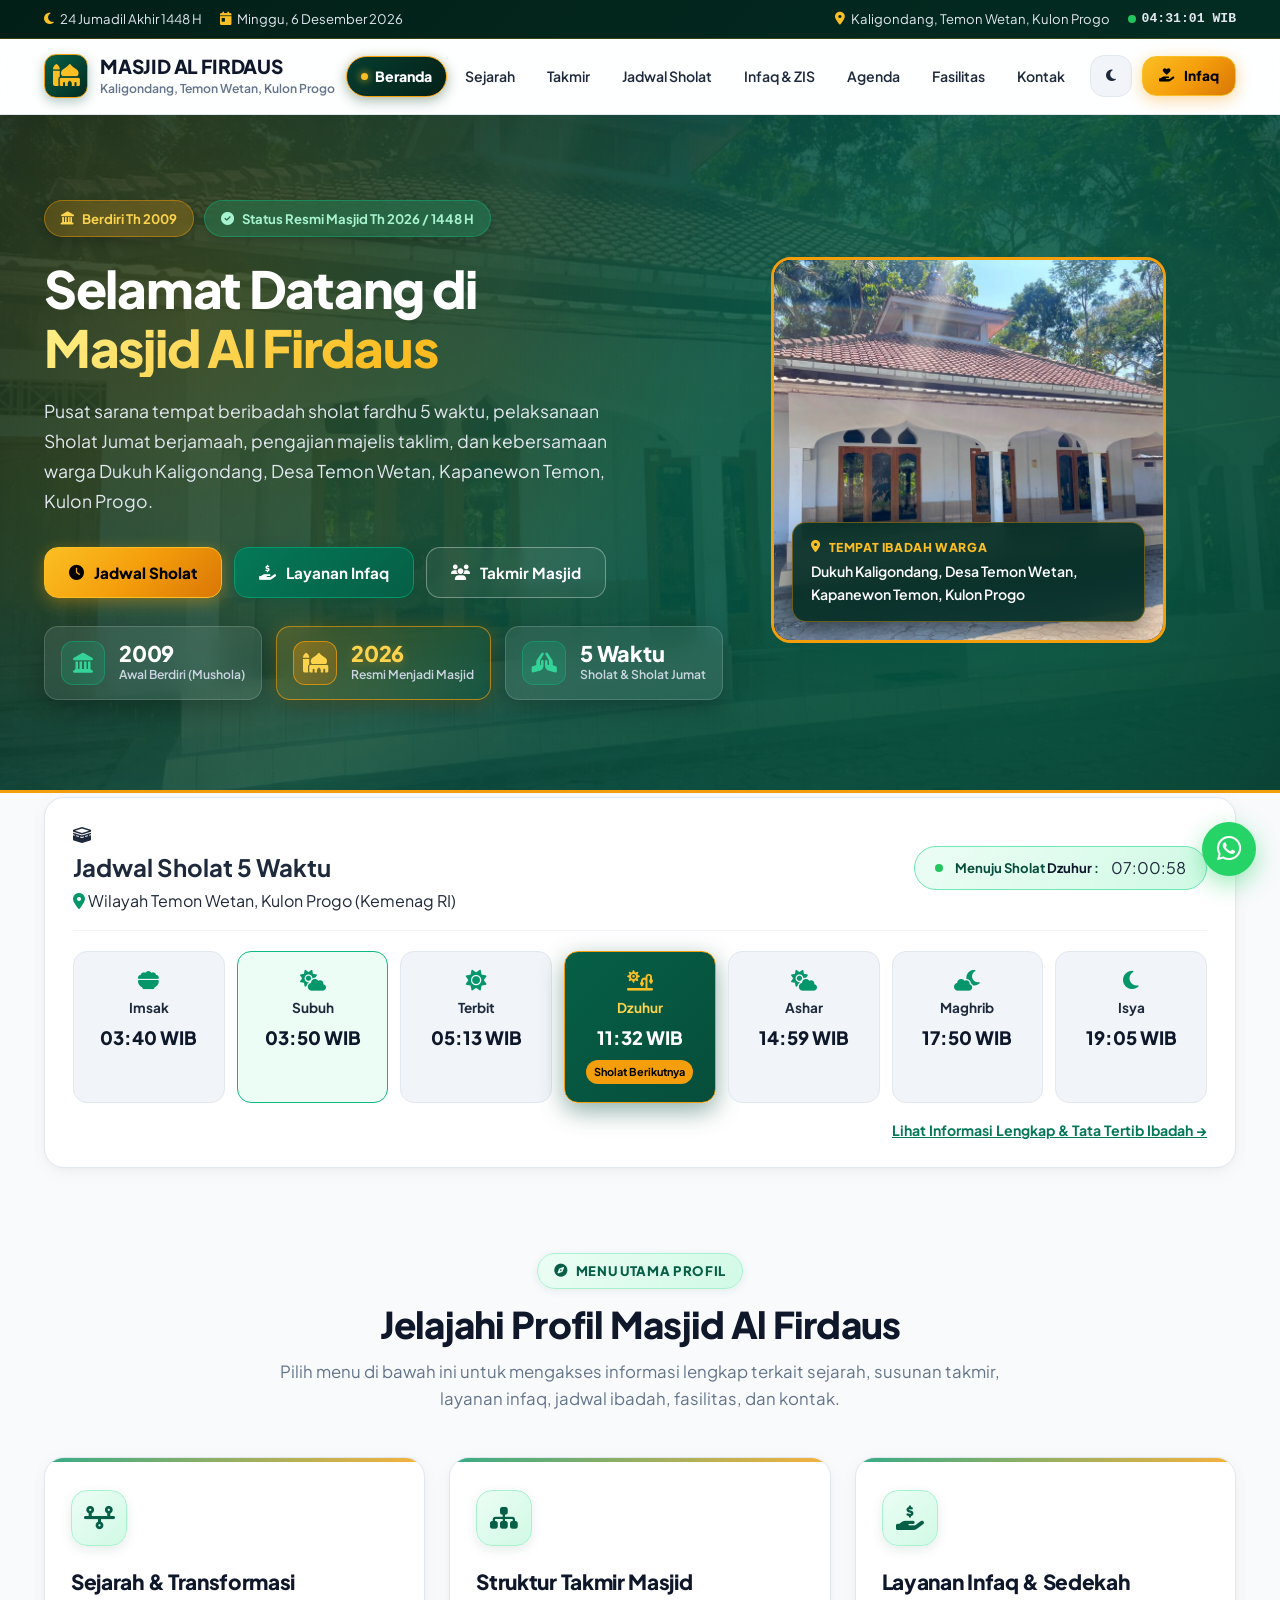
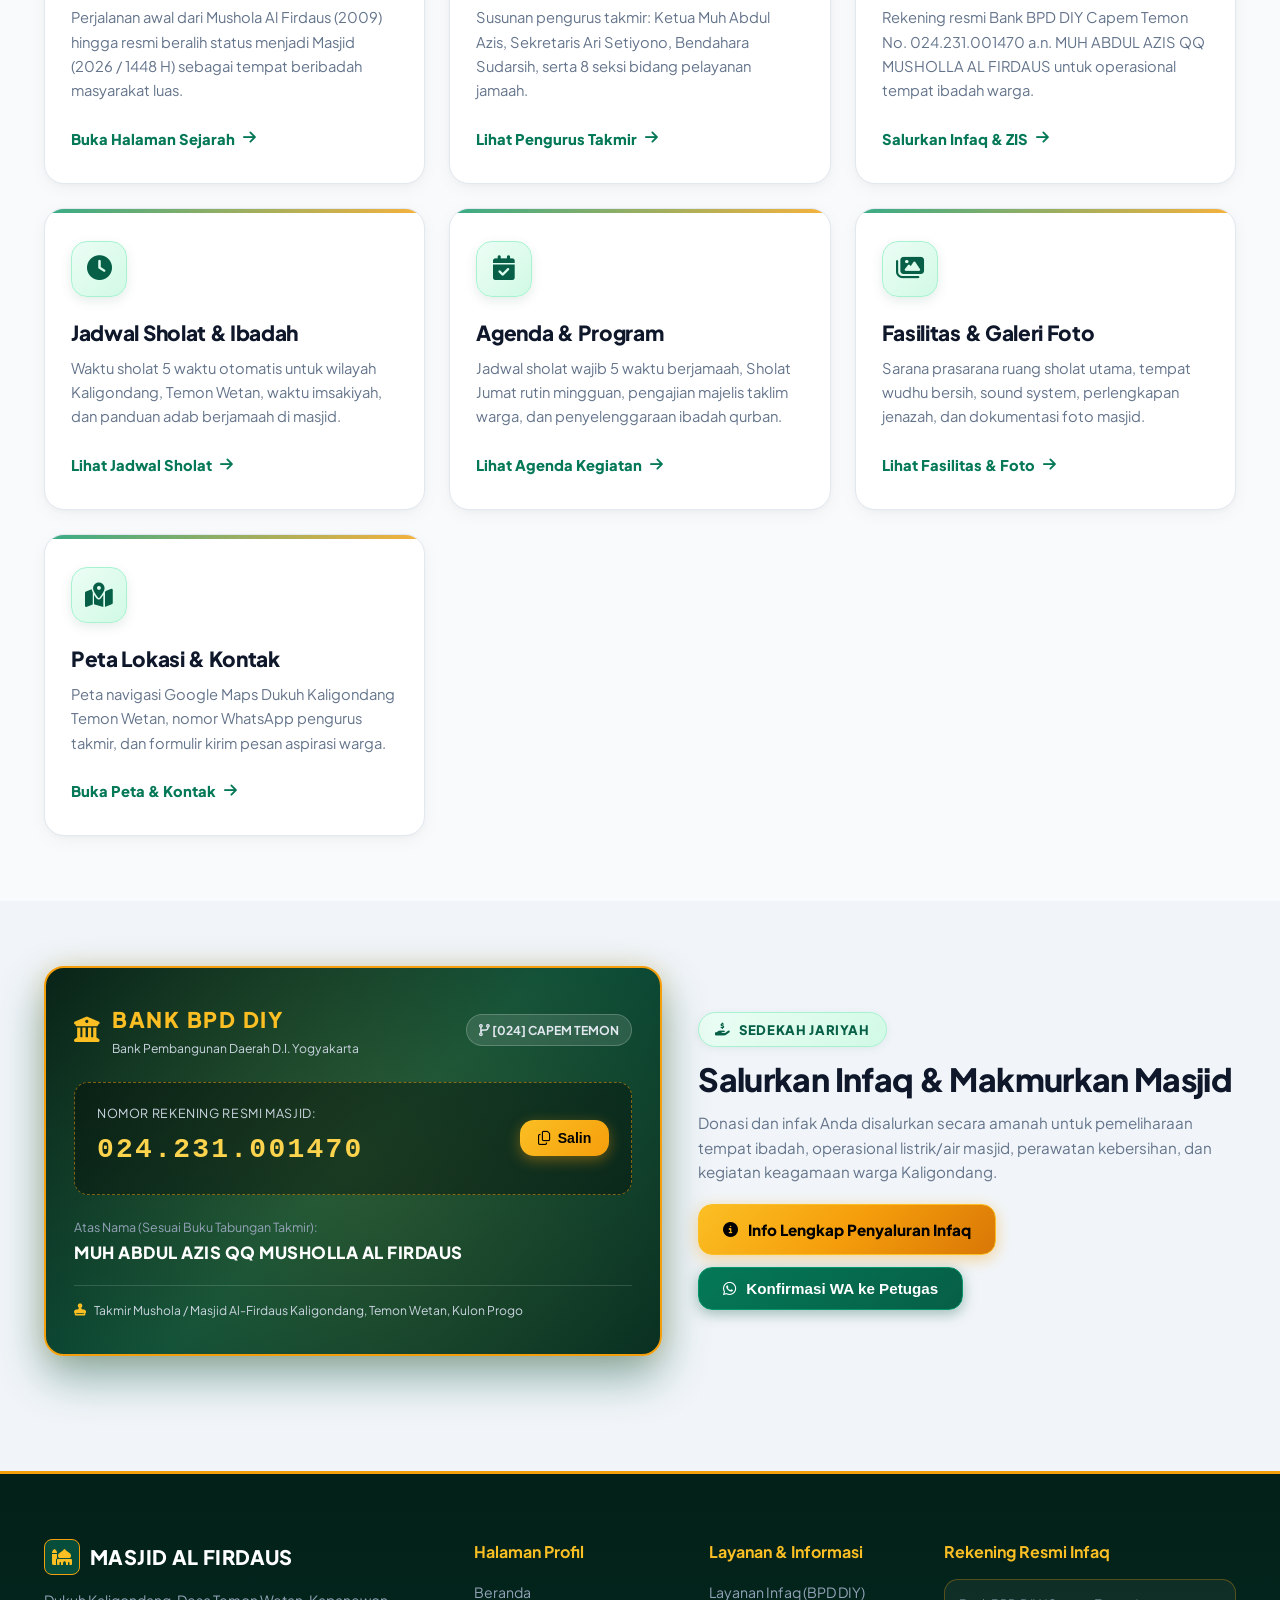
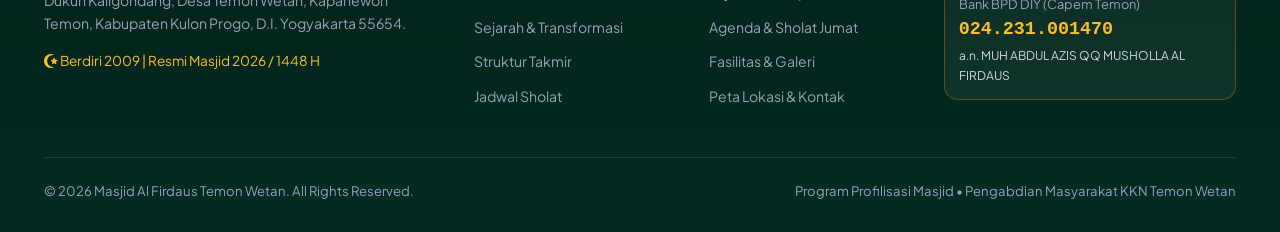
==== commit 14e73aae: "fix: tambahkan cache-busting v=2.2 agar animasi navbar langsung tampil seketika di Vercel" ====
--- a/index.html
+++ b/index.html
@@ -26,10 +26,10 @@
   <link rel="stylesheet" href="https://cdnjs.cloudflare.com/ajax/libs/font-awesome/6.5.1/css/all.min.css" />
 
   <!-- Modular CSS -->
-  <link rel="stylesheet" href="css/animations.css">
-  <link rel="stylesheet" href="css/global.css">
-  <link rel="stylesheet" href="css/home.css">
-  <link rel="stylesheet" href="css/infaq.css">
+  <link rel="stylesheet" href="css/animations.css?v=2.2">
+  <link rel="stylesheet" href="css/global.css?v=2.2">
+  <link rel="stylesheet" href="css/home.css?v=2.2">
+  <link rel="stylesheet" href="css/infaq.css?v=2.2">
 </head>
 <body>
 
@@ -475,9 +475,9 @@
   </a>
 
   <!-- Modular Scripts -->
-  <script src="js/data-takmir.js"></script>
-  <script src="js/prayer-times.js"></script>
-  <script src="js/global.js"></script>
-  <script src="js/infaq.js"></script>
+  <script src="js/data-takmir.js?v=2.2"></script>
+  <script src="js/prayer-times.js?v=2.2"></script>
+  <script src="js/global.js?v=2.2"></script>
+  <script src="js/infaq.js?v=2.2"></script>
 </body>
 </html>
--- a/css/animations.css
+++ b/css/animations.css
@@ -101,6 +101,34 @@
   }
 }
 
+/* Navbar Active Pill Animations */
+@keyframes navPillPop {
+  0% {
+    transform: scale(0.92);
+    opacity: 0.8;
+  }
+  50% {
+    transform: scale(1.04);
+  }
+  100% {
+    transform: scale(1);
+    opacity: 1;
+  }
+}
+
+@keyframes navDotGlow {
+  0%, 100% {
+    transform: scale(1);
+    opacity: 0.9;
+    box-shadow: 0 0 6px rgba(245, 158, 11, 0.7);
+  }
+  50% {
+    transform: scale(1.35);
+    opacity: 1;
+    box-shadow: 0 0 12px rgba(245, 158, 11, 1), 0 0 4px #ffffff;
+  }
+}
+
 .prayer-card.next-prayer {
   animation: haloGlow 3s ease-in-out infinite;
 }
--- a/css/global.css
+++ b/css/global.css
@@ -394,7 +394,7 @@
 .nav-menu {
   display: flex;
   align-items: center;
-  gap: 5px;
+  gap: 4px;
 }
 
 .nav-link {
@@ -405,13 +405,17 @@
   border-radius: var(--radius-full);
   display: inline-flex;
   align-items: center;
+  gap: 7px;
   white-space: nowrap;
-  transition: var(--transition);
+  position: relative;
+  transition: all 0.25s cubic-bezier(0.4, 0, 0.2, 1);
+  text-decoration: none;
 }
 
 .nav-link:hover {
   color: var(--primary-800);
   background-color: var(--primary-50);
+  transform: translateY(-1px);
 }
 
 [data-theme="dark"] .nav-link:hover {
@@ -419,19 +423,39 @@
   background-color: var(--primary-900);
 }
 
+/* Active Nav Indicator with Pulsing Live Dot */
 .nav-link.active {
   color: #ffffff;
-  font-weight: 700;
-  background: linear-gradient(135deg, var(--primary-800) 0%, var(--primary-900) 100%);
-  border: 1px solid var(--primary-700);
-  box-shadow: 0 2px 8px rgba(6, 78, 59, 0.25);
+  font-weight: 800;
+  background: linear-gradient(135deg, #063d2f 0%, #032018 100%);
+  border: 1px solid var(--gold-500);
+  box-shadow: 0 4px 14px rgba(6, 78, 59, 0.35), 0 0 8px rgba(245, 158, 11, 0.2);
+  animation: navPillPop 0.35s cubic-bezier(0.34, 1.56, 0.64, 1);
+}
+
+.nav-link.active::before {
+  content: '';
+  display: inline-block;
+  width: 7px;
+  height: 7px;
+  border-radius: 50%;
+  background: var(--gold-400);
+  box-shadow: 0 0 8px var(--gold-400);
+  animation: navDotGlow 2s infinite ease-in-out;
+  flex-shrink: 0;
 }
 
 [data-theme="dark"] .nav-link.active {
-  color: #000000;
-  background: linear-gradient(135deg, var(--gold-400) 0%, var(--gold-500) 100%);
-  border-color: var(--gold-400);
-  box-shadow: 0 2px 10px rgba(245, 158, 11, 0.3);
+  color: #06261c;
+  background: linear-gradient(135deg, var(--gold-300) 0%, var(--gold-500) 100%);
+  border-color: #ffffff;
+  box-shadow: 0 4px 16px rgba(245, 158, 11, 0.4), 0 0 12px rgba(245, 158, 11, 0.3);
+}
+
+[data-theme="dark"] .nav-link.active::before {
+  background: #063d2f;
+  box-shadow: 0 0 6px #063d2f;
+  animation: navDotGlow 2s infinite ease-in-out;
 }
 
 .nav-actions {
